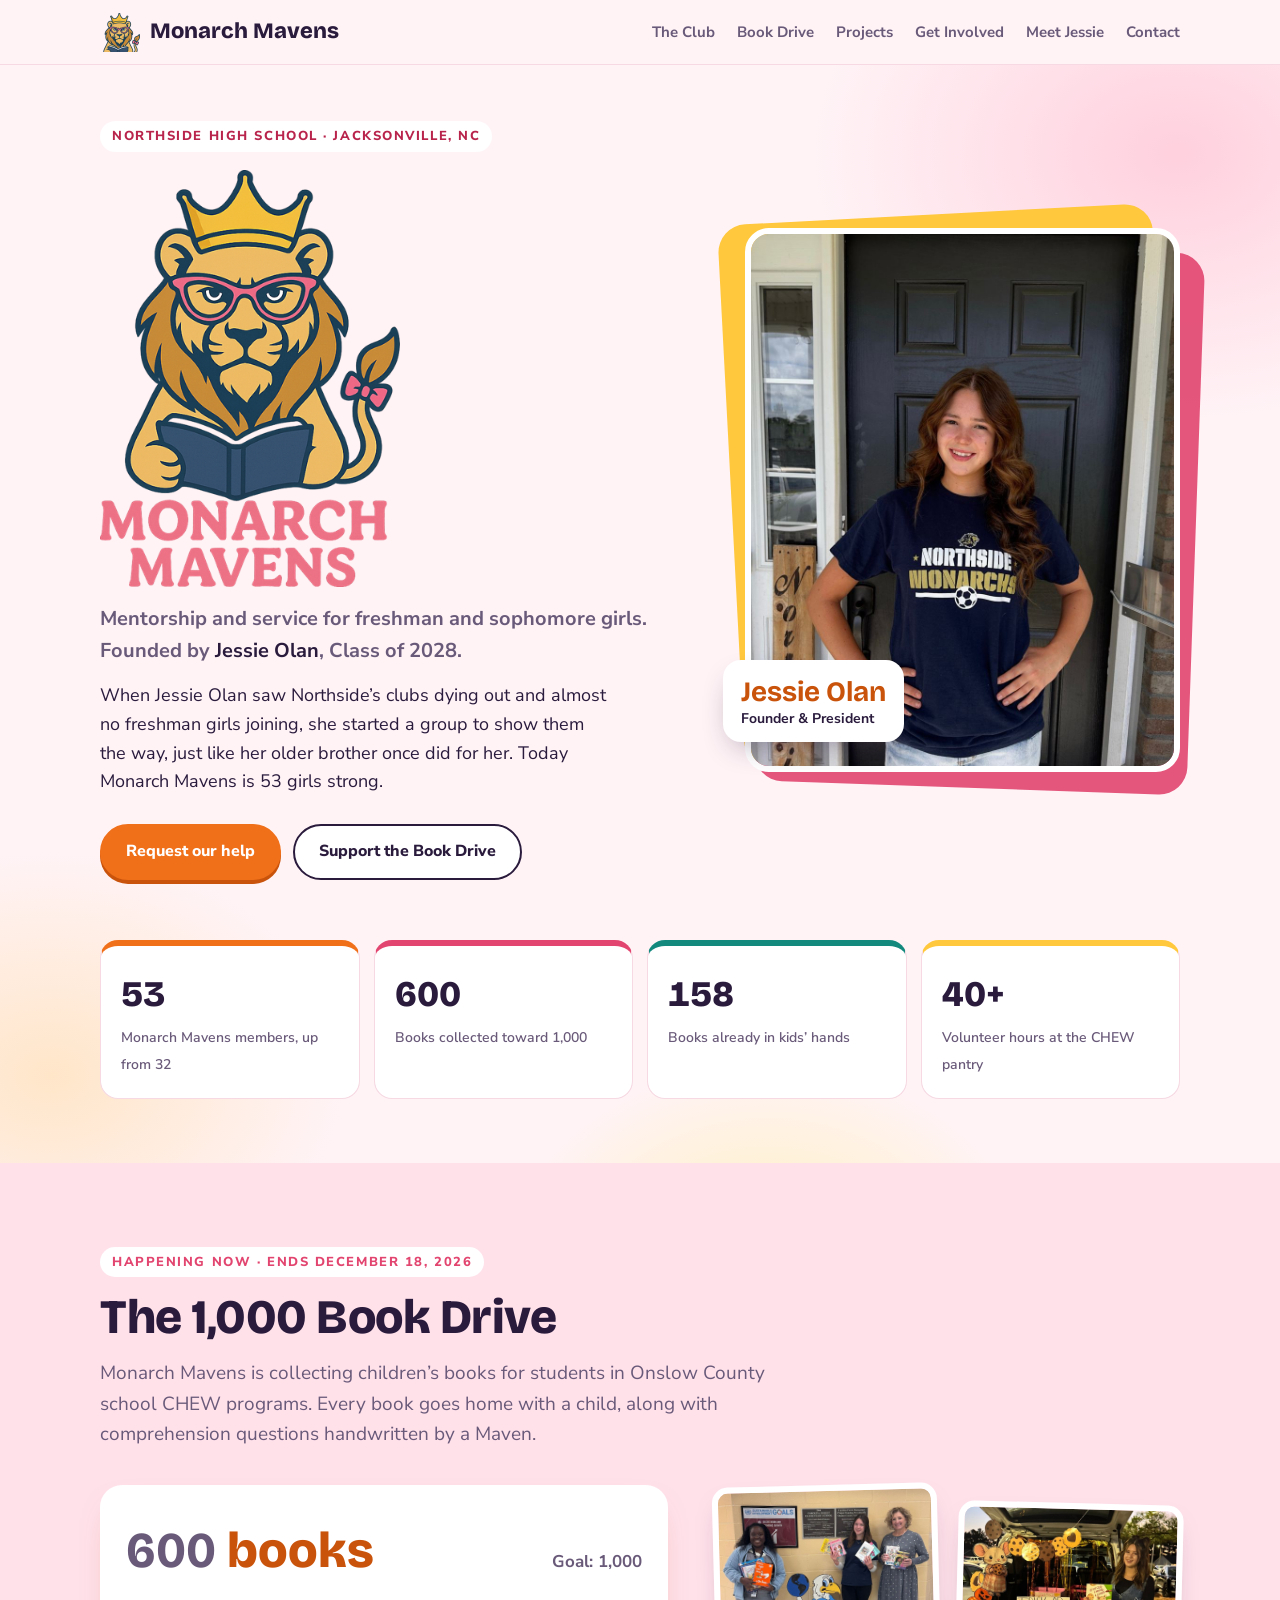
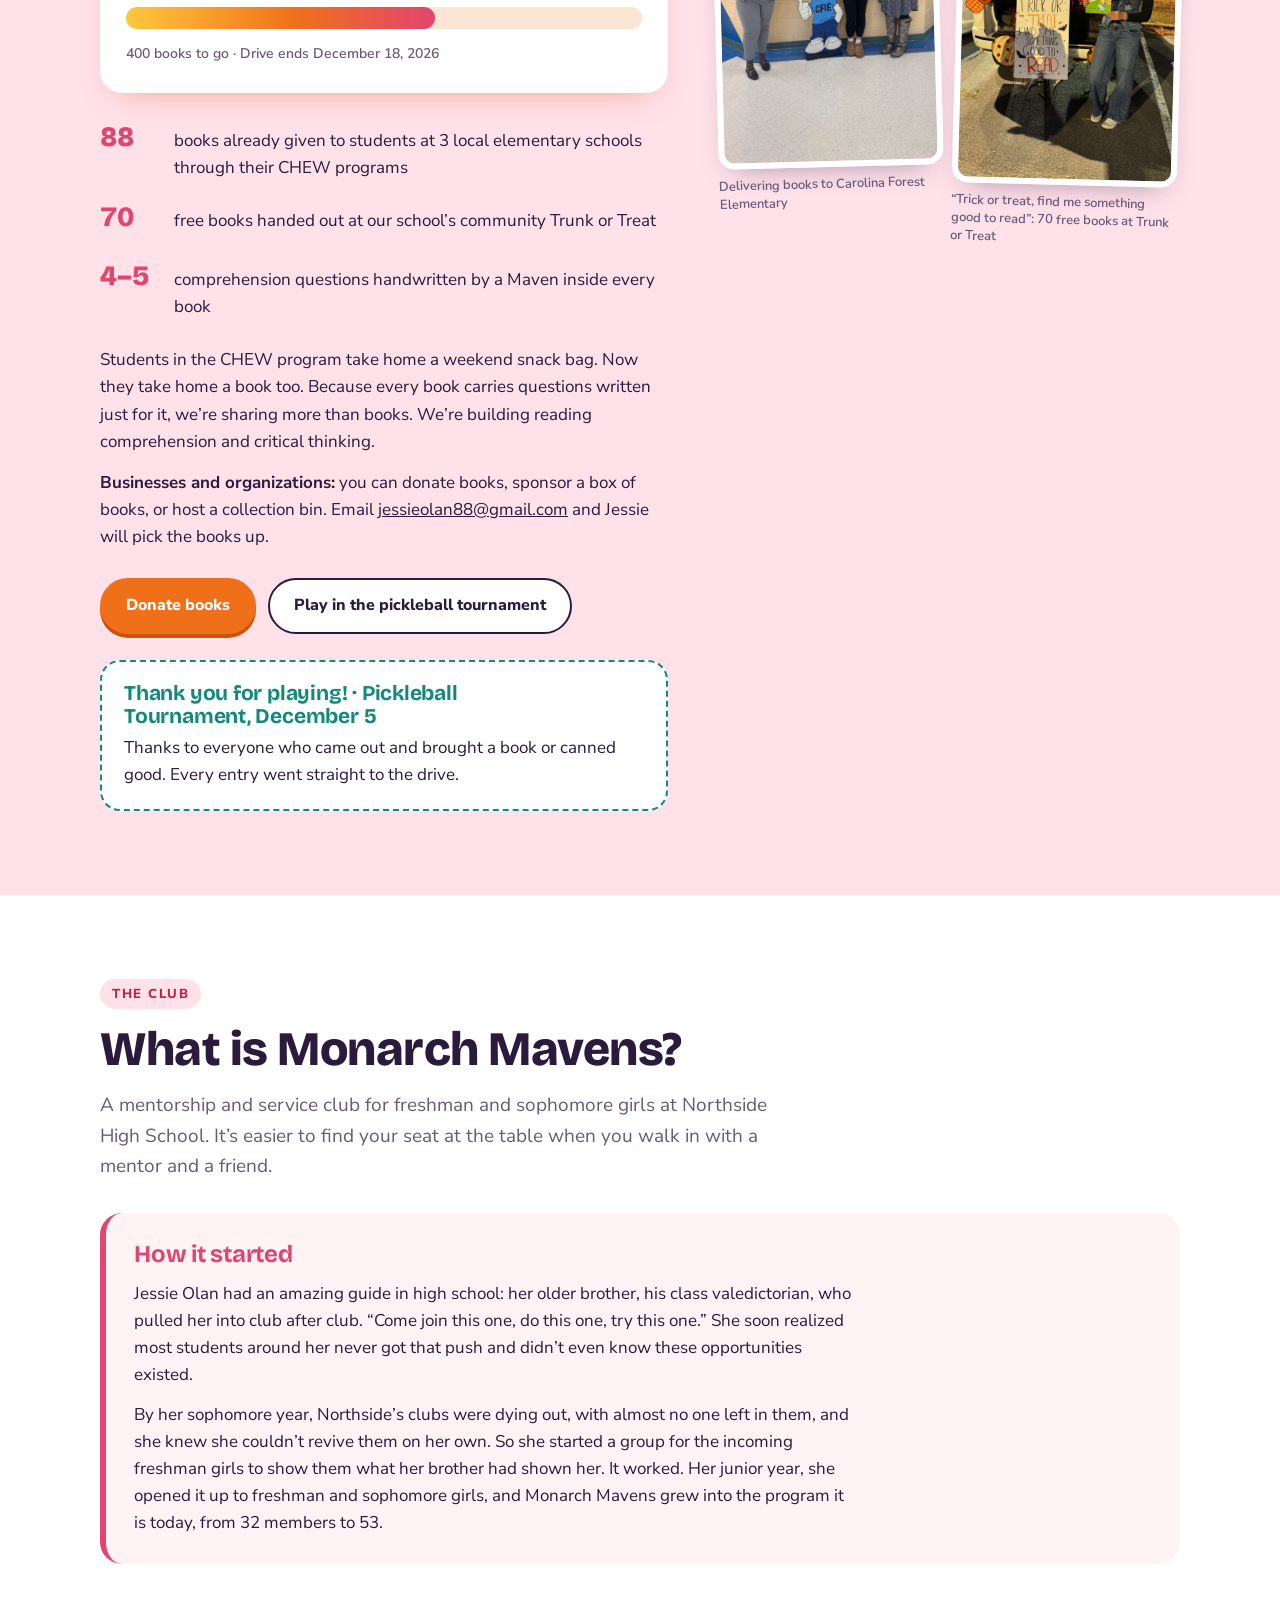
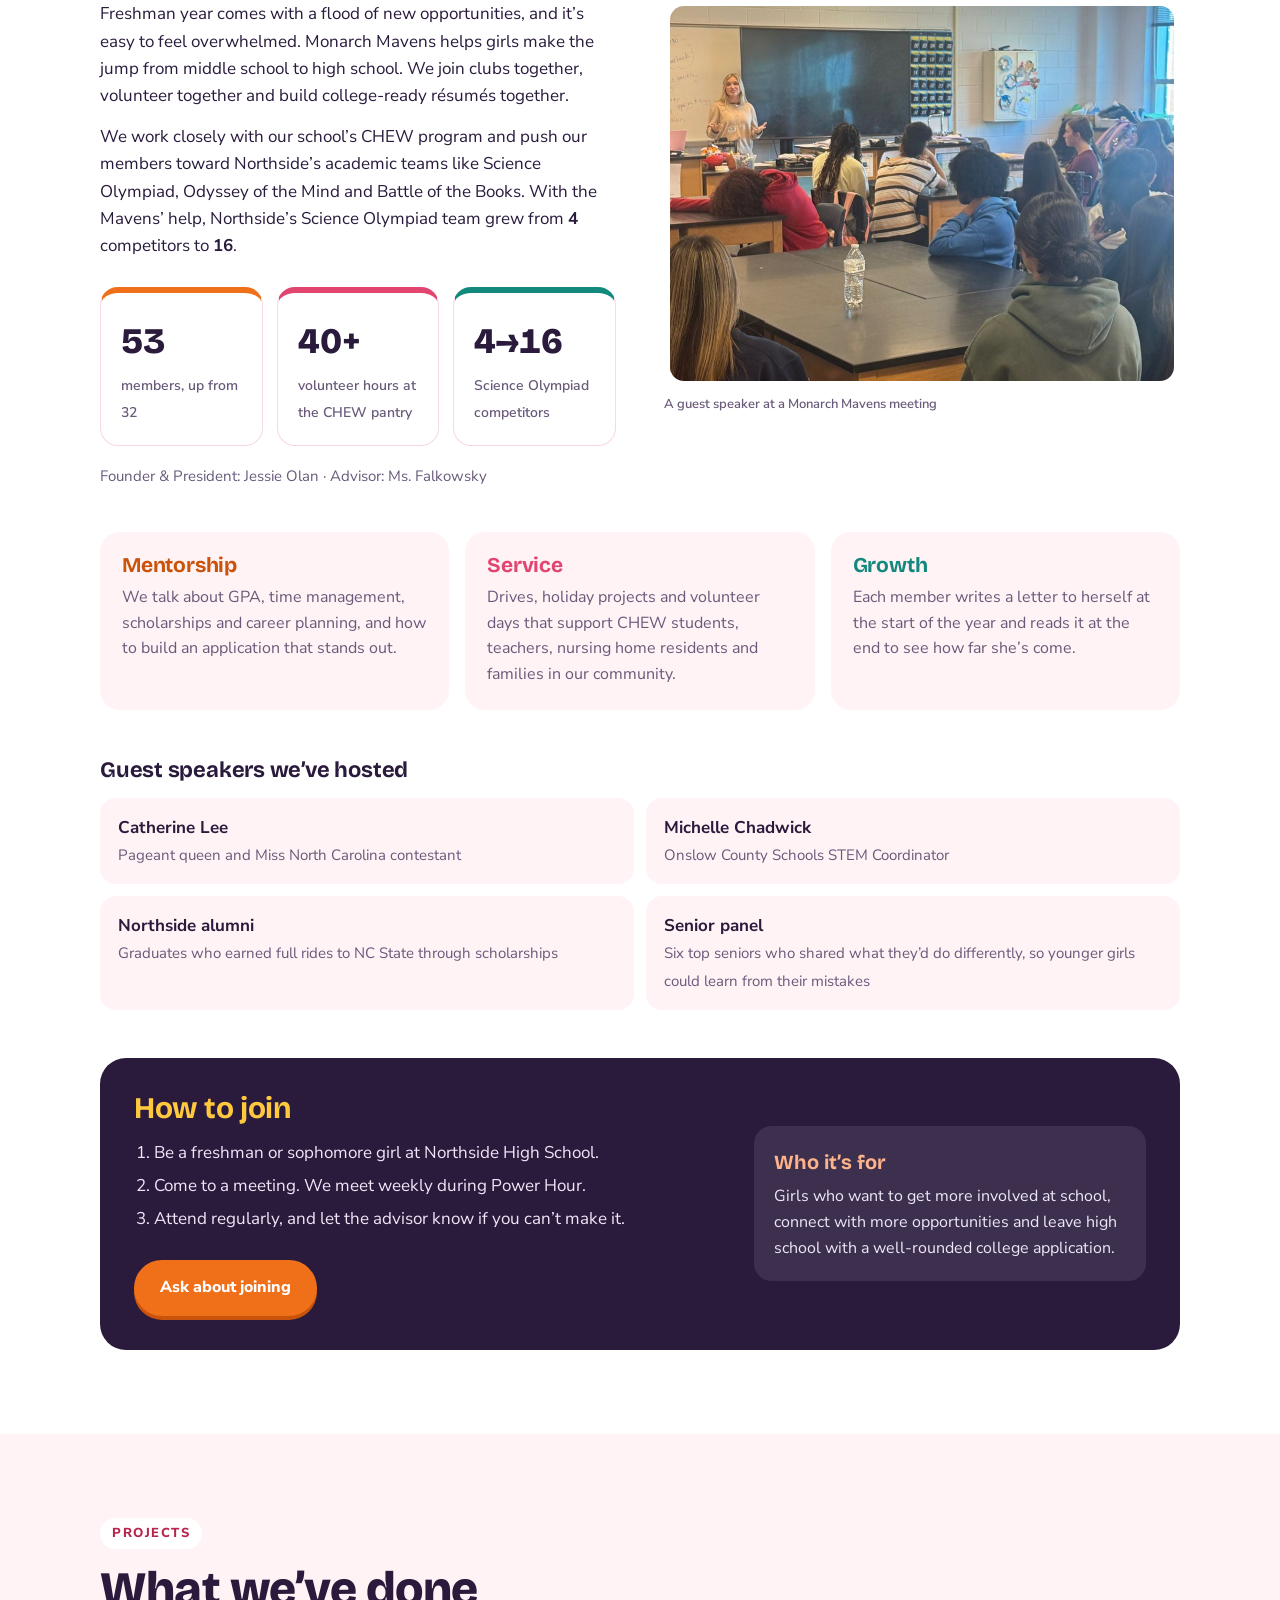
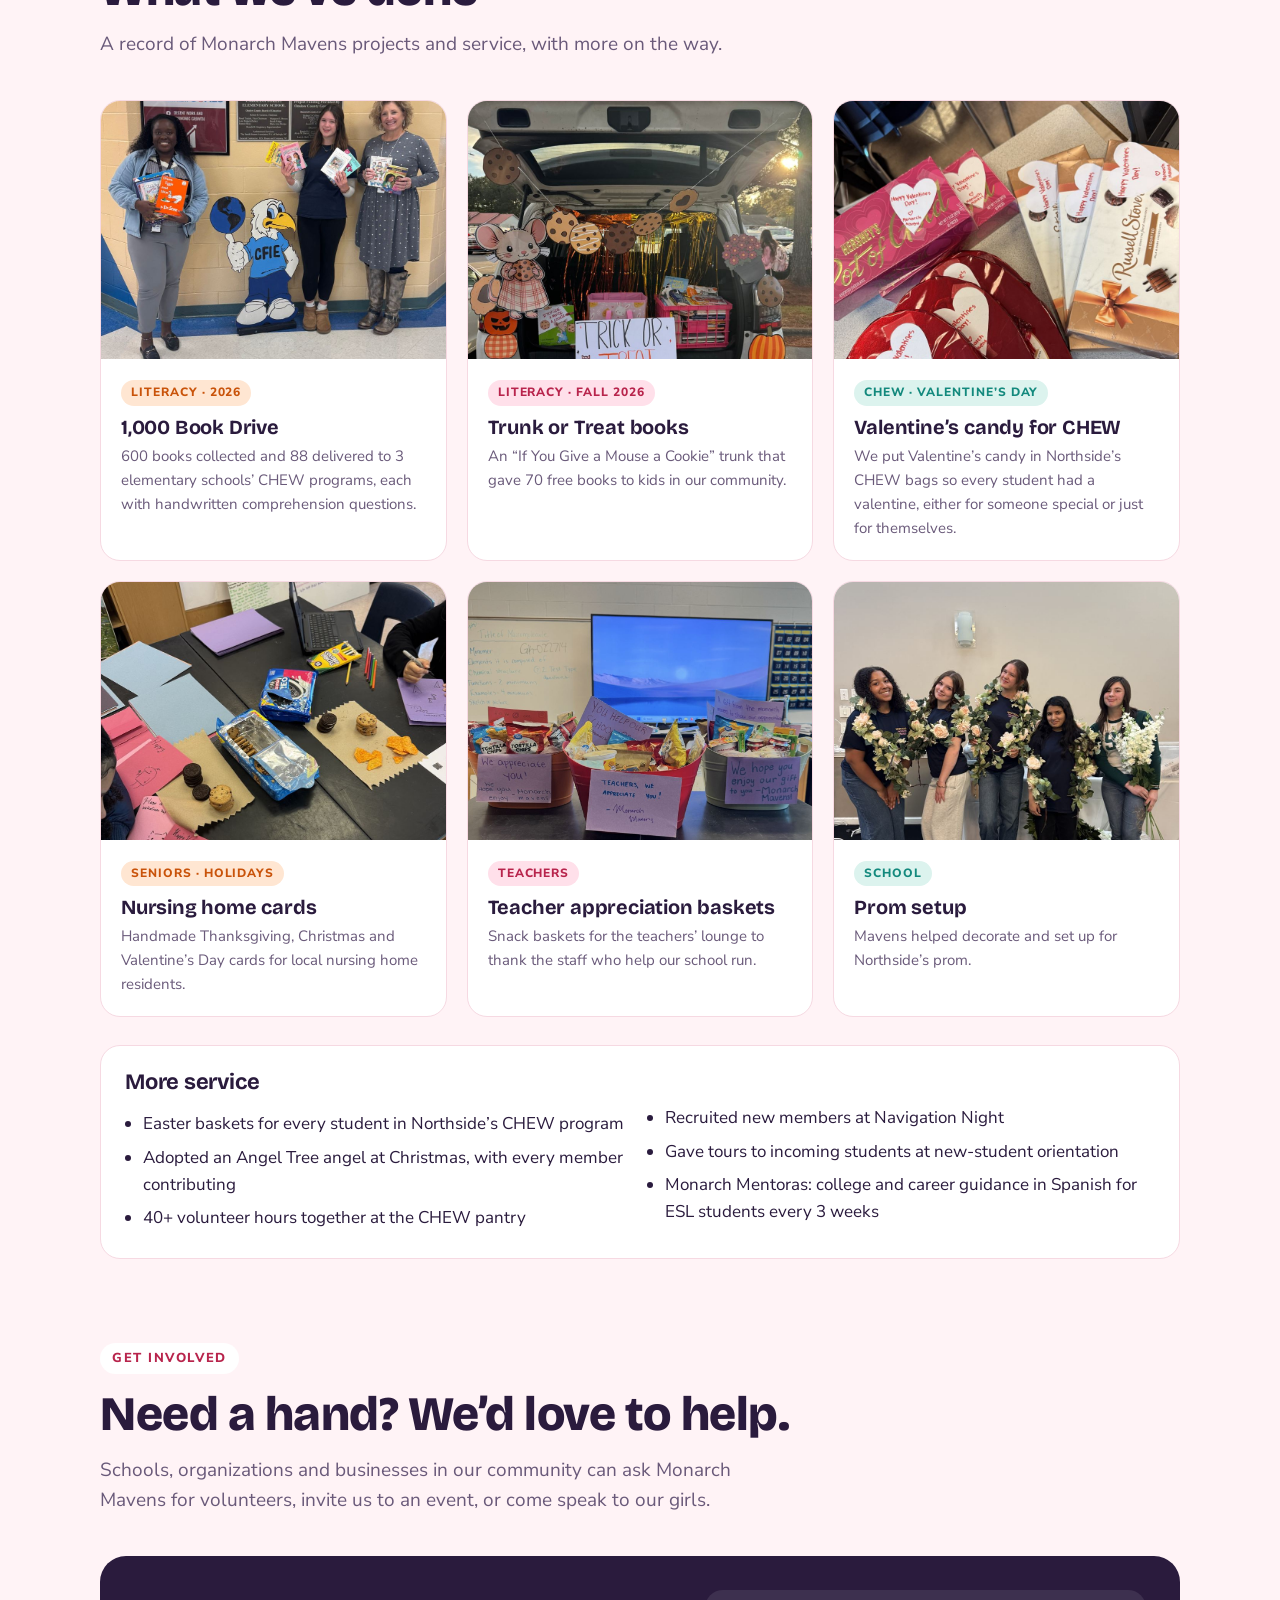
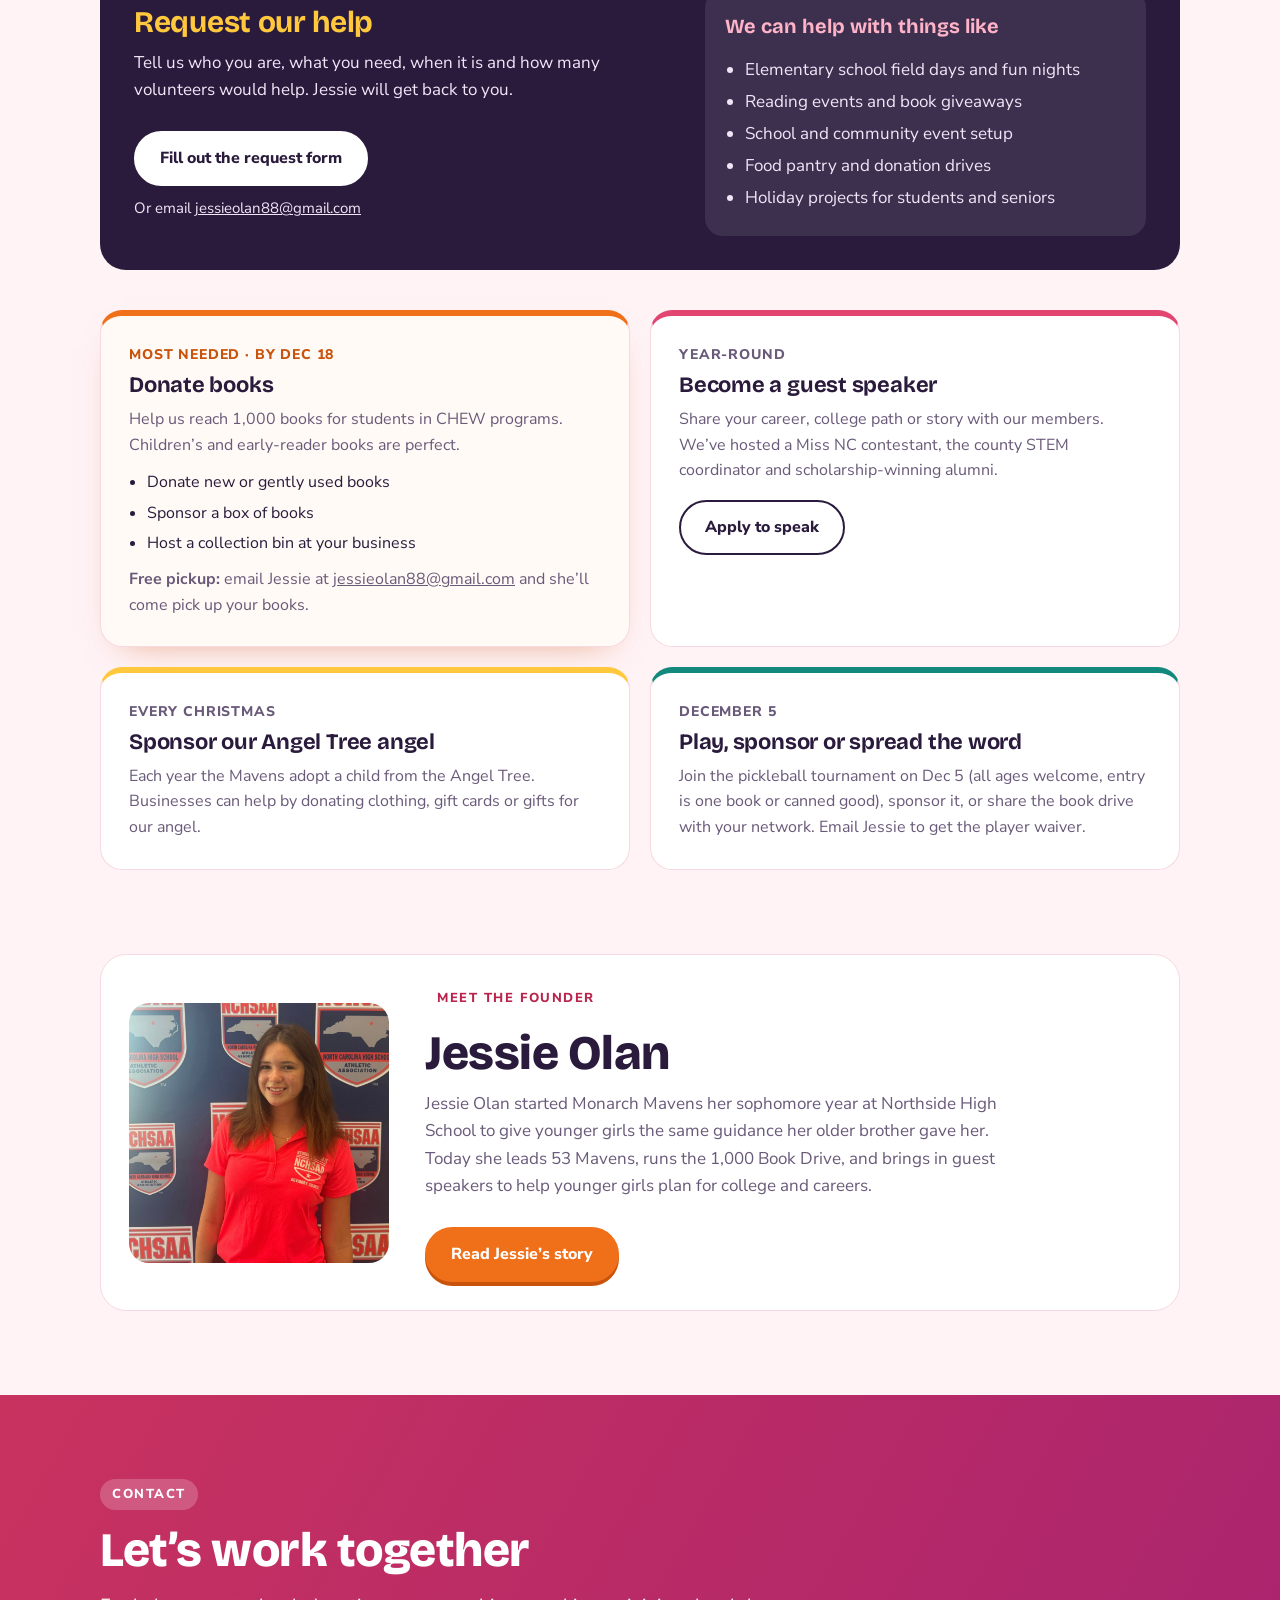
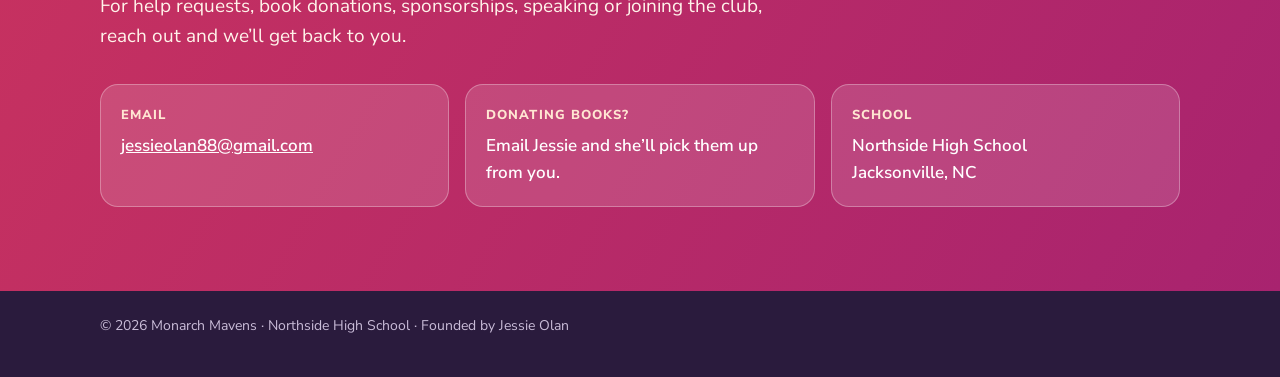
==== index.html @ ff8bcc0c "Add files via upload" ====
<!DOCTYPE html>
<html lang="en">
<head>
<meta charset="utf-8">
<meta name="viewport" content="width=device-width, initial-scale=1">
<title>Monarch Mavens</title>
<meta name="description" content="Monarch Mavens is a mentorship and service club for freshman and sophomore girls at Northside High School in Jacksonville, NC, founded by Jessie Olan. Book drive, community projects, and help for local schools and organizations.">
<link rel="preconnect" href="https://fonts.googleapis.com">
<link rel="preconnect" href="https://fonts.gstatic.com" crossorigin>
<link href="https://fonts.googleapis.com/css2?family=Bricolage+Grotesque:opsz,wght@12..96,700;12..96,800&family=Nunito+Sans:opsz,wght@6..12,400;6..12,600;6..12,700;6..12,800&display=swap" rel="stylesheet">
<link rel="icon" type="image/png" href="img/favicon.png">
<link rel="stylesheet" href="styles.css">
</head>
<body>

<nav class="nav" aria-label="Main">
  <div class="wrap">
    <a class="brand" href="#top"><img src="img/logo-icon.png" alt="" width="40" height="39">Monarch Mavens</a>
    <button class="menu-btn" id="menu-btn" aria-expanded="false" aria-controls="links">Menu</button>
    <div class="links" id="links">
      <a href="#club">The Club</a>
      <a href="#book-drive">Book Drive</a>
      <a href="#projects">Projects</a>
      <a href="#get-involved">Get Involved</a>
      <a href="jessie.html">Meet Jessie</a>
      <a href="#contact">Contact</a>
    </div>
  </div>
</nav>

<header class="hero" id="top">
  <div class="wrap">
    <div>
      <div class="kicker">Northside High School · Jacksonville, NC</div>
      <h1 class="hero-logo"><img src="img/logo.png" alt="Monarch Mavens" width="374" height="520"></h1>
      <p class="roles">Mentorship and service for freshman and sophomore girls. Founded by <b>Jessie Olan</b>, Class of 2028.</p>
      <p class="intro">When Jessie Olan saw Northside’s clubs dying out and almost no freshman girls joining, she started a group to show them the way, just like her older brother once did for her. Today Monarch Mavens is 53 girls strong.</p>
      <div class="btns">
        <a class="btn solid form-link" href="#get-involved">Request our help</a>
        <a class="btn ghost" href="#book-drive">Support the Book Drive</a>
      </div>
    </div>
    <div class="hero-photo">
      <img src="img/hero.jpg" alt="Jessie Olan, founder of Monarch Mavens, smiling in a Northside Monarchs shirt">
      <div class="badge"><b>Jessie Olan</b>Founder &amp; President</div>
    </div>
  </div>
  <div class="wrap">
    <div class="stats">
      <div class="stat"><b>53</b><span>Monarch Mavens members, up from 32</span></div>
      <div class="stat"><b id="stat-books">600</b><span>Books collected toward 1,000</span></div>
      <div class="stat"><b>158</b><span>Books already in kids’ hands</span></div>
      <div class="stat"><b>40+</b><span>Volunteer hours at the CHEW pantry</span></div>
    </div>
  </div>
</header>

<!-- BOOK DRIVE -->
<section class="drive" id="book-drive">
  <div class="wrap">
    <div class="kicker" id="drive-kicker">Happening now · Ends December 18, 2026</div>
    <h2>The 1,000 Book Drive</h2>
    <p class="lede">Monarch Mavens is collecting children’s books for students in Onslow County school CHEW programs. Every book goes home with a child, along with comprehension questions handwritten by a Maven.</p>

    <div class="drive-grid">
      <div>
        <div class="meter" role="group" aria-label="Book drive progress">
          <div class="meter-top"><b><span id="books-now">600</span> books</b><span>Goal: 1,000</span></div>
          <div class="bar" role="progressbar" aria-valuemin="0" aria-valuemax="1000" aria-valuenow="600" id="books-bar"><i id="books-fill" style="width:60%"></i></div>
          <small><span id="books-left">400</span> books to go · Drive ends December 18, 2026</small>
        </div>

        <ul class="facts">
          <li><b>88</b><span>books already given to students at 3 local elementary schools through their CHEW programs</span></li>
          <li><b>70</b><span>free books handed out at our school’s community Trunk or Treat</span></li>
          <li><b>4–5</b><span>comprehension questions handwritten by a Maven inside every book</span></li>
        </ul>

        <div style="margin-top:26px">
          <p>Students in the CHEW program take home a weekend snack bag. Now they take home a book too. Because every book carries questions written just for it, we’re sharing more than books. We’re building reading comprehension and critical thinking.</p>
          <p><b>Businesses and organizations:</b> you can donate books, sponsor a box of books, or host a collection bin. Email <a href="mailto:jessieolan88@gmail.com">jessieolan88@gmail.com</a> and Jessie will pick the books up.</p>
        </div>
        <div class="btns">
          <a class="btn solid" href="#contact">Donate books</a>
          <a class="btn ghost" href="#pickleball">Play in the pickleball tournament</a>
        </div>

        <div class="event" id="pickleball">
          <h3 id="pb-title">Pickleball Tournament · Saturday, December 5, 2026</h3>
          <p id="pb-text">Anyone is welcome. All ages are encouraged to play, and there’s no entry fee. To play, bring <b>one book or one canned good</b>.</p>
          <p id="pb-waiver"><b>Every player needs to sign a waiver.</b> To sign up, email Jessie at <a href="mailto:jessieolan88@gmail.com?subject=Pickleball%20tournament%20sign-up">jessieolan88@gmail.com</a> and she’ll send the waiver over.</p>
          <p id="pb-when"><b>10 AM – 2 PM · The Commons tennis courts</b></p>
        </div>
      </div>

      <div class="photo-pair">
        <figure>
          <img src="img/books-cfe.jpg" alt="Jessie and two staff members holding donated children's books at Carolina Forest Elementary">
          <figcaption>Delivering books to Carolina Forest Elementary</figcaption>
        </figure>
        <figure>
          <img src="img/trunk-jessie.jpg" alt="A book-themed Trunk or Treat car with Jessie holding If You Give a Mouse a Cookie">
          <figcaption>“Trick or treat, find me something good to read”: 70 free books at Trunk or Treat</figcaption>
        </figure>
      </div>
    </div>
  </div>
</section>

<!-- THE CLUB -->
<section class="mavens" id="club">
  <div class="wrap">
    <div class="kicker">The club</div>
    <h2>What is Monarch Mavens?</h2>
    <p class="lede">A mentorship and service club for freshman and sophomore girls at Northside High School. It’s easier to find your seat at the table when you walk in with a mentor and a friend.</p>

    <div class="story">
      <h3>How it started</h3>
      <p>Jessie Olan had an amazing guide in high school: her older brother, his class valedictorian, who pulled her into club after club. “Come join this one, do this one, try this one.” She soon realized most students around her never got that push and didn’t even know these opportunities existed.</p>
      <p>By her sophomore year, Northside’s clubs were dying out, with almost no one left in them, and she knew she couldn’t revive them on her own. So she started a group for the incoming freshman girls to show them what her brother had shown her. It worked. Her junior year, she opened it up to freshman and sophomore girls, and Monarch Mavens grew into the program it is today, from 32 members to 53.</p>
    </div>

    <div class="mav-grid">
      <div>
        <p>Freshman year comes with a flood of new opportunities, and it’s easy to feel overwhelmed. Monarch Mavens helps girls make the jump from middle school to high school. We join clubs together, volunteer together and build college-ready résumés together.</p>
        <p style="margin-top:14px">We work closely with our school’s CHEW program and push our members toward Northside’s academic teams like Science Olympiad, Odyssey of the Mind and Battle of the Books. With the Mavens’ help, Northside’s Science Olympiad team grew from <b>4</b> competitors to <b>16</b>.</p>
        <div class="stats">
          <div class="stat"><b>53</b><span>members, up from 32</span></div>
          <div class="stat"><b>40+</b><span>volunteer hours at the CHEW pantry</span></div>
          <div class="stat"><b>4→16</b><span>Science Olympiad competitors</span></div>
        </div>
        <p style="margin-top:18px;color:var(--muted);font-size:15px">Founder &amp; President: Jessie Olan · Advisor: Ms. Falkowsky</p>
      </div>
      <figure style="margin:0">
        <img src="img/speaker.jpg" alt="A guest speaker presenting to Monarch Mavens members in a classroom">
        <figcaption>A guest speaker at a Monarch Mavens meeting</figcaption>
      </figure>
    </div>

    <div class="pillars">
      <div class="pillar"><h3>Mentorship</h3><p>We talk about GPA, time management, scholarships and career planning, and how to build an application that stands out.</p></div>
      <div class="pillar"><h3>Service</h3><p>Drives, holiday projects and volunteer days that support CHEW students, teachers, nursing home residents and families in our community.</p></div>
      <div class="pillar"><h3>Growth</h3><p>Each member writes a letter to herself at the start of the year and reads it at the end to see how far she’s come.</p></div>
    </div>

    <div class="speakers">
      <h3>Guest speakers we’ve hosted</h3>
      <ul>
        <li><b>Catherine Lee</b><span>Pageant queen and Miss North Carolina contestant</span></li>
        <li><b>Michelle Chadwick</b><span>Onslow County Schools STEM Coordinator</span></li>
        <li><b>Northside alumni</b><span>Graduates who earned full rides to NC State through scholarships</span></li>
        <li><b>Senior panel</b><span>Six top seniors who shared what they’d do differently, so younger girls could learn from their mistakes</span></li>
      </ul>
    </div>

    <div class="join" id="join">
      <div>
        <h3>How to join</h3>
        <ol>
          <li>Be a freshman or sophomore girl at Northside High School.</li>
          <li>Come to a meeting. We meet weekly during Power Hour.</li>
          <li>Attend regularly, and let the advisor know if you can’t make it.</li>
        </ol>
        <div class="btns"><a class="btn solid" href="#contact">Ask about joining</a></div>
      </div>
      <div class="who">
        <b>Who it’s for</b>
        Girls who want to get more involved at school, connect with more opportunities and leave high school with a well-rounded college application.
      </div>
    </div>
  </div>
</section>

<!-- PROJECTS -->
<section id="projects">
  <div class="wrap">
    <div class="kicker">Projects</div>
    <h2>What we’ve done</h2>
    <p class="lede">A record of Monarch Mavens projects and service, with more on the way.</p>

    <div class="timeline">
      <article class="proj">
        <img src="img/books-cfe.jpg" alt="Books delivered to Carolina Forest Elementary">
        <div class="body"><div class="tag">Literacy · 2026</div><h3>1,000 Book Drive</h3><p>600 books collected and 88 delivered to 3 elementary schools’ CHEW programs, each with handwritten comprehension questions.</p></div>
      </article>
      <article class="proj">
        <img src="img/trunk.jpg" alt="Book-themed Trunk or Treat car with crates of books">
        <div class="body"><div class="tag">Literacy · Fall 2026</div><h3>Trunk or Treat books</h3><p>An “If You Give a Mouse a Cookie” trunk that gave 70 free books to kids in our community.</p></div>
      </article>
      <article class="proj">
        <img src="img/valentine.jpg" alt="Valentine's chocolate boxes labeled from Monarch Mavens">
        <div class="body"><div class="tag">CHEW · Valentine’s Day</div><h3>Valentine’s candy for CHEW</h3><p>We put Valentine’s candy in Northside’s CHEW bags so every student had a valentine, either for someone special or just for themselves.</p></div>
      </article>
      <article class="proj">
        <img src="img/cards.jpg" alt="Members making handmade cards at a table">
        <div class="body"><div class="tag">Seniors · Holidays</div><h3>Nursing home cards</h3><p>Handmade Thanksgiving, Christmas and Valentine’s Day cards for local nursing home residents.</p></div>
      </article>
      <article class="proj">
        <img src="img/baskets.jpg" alt="Three teacher appreciation snack baskets with notes from Monarch Mavens">
        <div class="body"><div class="tag">Teachers</div><h3>Teacher appreciation baskets</h3><p>Snack baskets for the teachers’ lounge to thank the staff who help our school run.</p></div>
      </article>
      <article class="proj">
        <img src="img/prom.jpg" alt="Five Monarch Mavens holding flower garlands while decorating">
        <div class="body"><div class="tag">School</div><h3>Prom setup</h3><p>Mavens helped decorate and set up for Northside’s prom.</p></div>
      </article>
    </div>

    <div class="more">
      <h3>More service</h3>
      <ul>
        <li>Easter baskets for every student in Northside’s CHEW program</li>
        <li>Adopted an Angel Tree angel at Christmas, with every member contributing</li>
        <li>40+ volunteer hours together at the CHEW pantry</li>
        <li>Recruited new members at Navigation Night</li>
        <li>Gave tours to incoming students at new-student orientation</li>
        <li>Monarch Mentoras: college and career guidance in Spanish for ESL students every 3 weeks</li>
      </ul>
    </div>
  </div>
</section>

<!-- GET INVOLVED -->
<section id="get-involved" style="padding-top:0">
  <div class="wrap">
    <div class="kicker">Get involved</div>
    <h2>Need a hand? We’d love to help.</h2>
    <p class="lede">Schools, organizations and businesses in our community can ask Monarch Mavens for volunteers, invite us to an event, or come speak to our girls.</p>

    <div class="request">
      <div>
        <h3>Request our help</h3>
        <p>Tell us who you are, what you need, when it is and how many volunteers would help. Jessie will get back to you.</p>
        <div class="btns">
          <a class="btn light form-link" href="mailto:jessieolan88@gmail.com?subject=Monarch%20Mavens%20help%20request" target="_blank" rel="noopener">Fill out the request form</a>
        </div>
        <p style="font-size:15px">Or email <a href="mailto:jessieolan88@gmail.com">jessieolan88@gmail.com</a></p>
      </div>
      <div class="ideas">
        <b>We can help with things like</b>
        <ul>
          <li>Elementary school field days and fun nights</li>
          <li>Reading events and book giveaways</li>
          <li>School and community event setup</li>
          <li>Food pantry and donation drives</li>
          <li>Holiday projects for students and seniors</li>
        </ul>
      </div>
    </div>

    <div class="help-grid">
      <div class="help feature">
        <div class="num">Most needed · by Dec 18</div>
        <h3>Donate books</h3>
        <p>Help us reach 1,000 books for students in CHEW programs. Children’s and early-reader books are perfect.</p>
        <ul><li>Donate new or gently used books</li><li>Sponsor a box of books</li><li>Host a collection bin at your business</li></ul>
        <p><b>Free pickup:</b> email Jessie at <a href="mailto:jessieolan88@gmail.com">jessieolan88@gmail.com</a> and she’ll come pick up your books.</p>
      </div>
      <div class="help">
        <div class="num">Year-round</div>
        <h3>Become a guest speaker</h3>
        <p>Share your career, college path or story with our members. We’ve hosted a Miss NC contestant, the county STEM coordinator and scholarship-winning alumni.</p>
        <div class="btns" style="margin-top:16px"><a class="btn ghost form-link" href="mailto:jessieolan88@gmail.com?subject=Guest%20speaker%20for%20Monarch%20Mavens" target="_blank" rel="noopener">Apply to speak</a></div>
      </div>
      <div class="help">
        <div class="num">Every Christmas</div>
        <h3>Sponsor our Angel Tree angel</h3>
        <p>Each year the Mavens adopt a child from the Angel Tree. Businesses can help by donating clothing, gift cards or gifts for our angel.</p>
      </div>
      <div class="help">
        <div class="num">December 5</div>
        <h3>Play, sponsor or spread the word</h3>
        <p>Join the pickleball tournament on Dec 5 (all ages welcome, entry is one book or canned good), sponsor it, or share the book drive with your network. Email Jessie to get the player waiver.</p>
      </div>
    </div>
  </div>
</section>

<!-- FOUNDER -->
<section style="padding-top:0">
  <div class="wrap">
    <div class="founder">
      <img src="img/nchsaa.jpg" alt="Jessie Olan, founder of Monarch Mavens">
      <div>
        <div class="kicker">Meet the founder</div>
        <h2>Jessie Olan</h2>
        <p>Jessie Olan started Monarch Mavens her sophomore year at Northside High School to give younger girls the same guidance her older brother gave her. Today she leads 53 Mavens, runs the 1,000 Book Drive, and brings in guest speakers to help younger girls plan for college and careers.</p>
        <div class="btns"><a class="btn solid" href="jessie.html">Read Jessie’s story</a></div>
      </div>
    </div>
  </div>
</section>

<!-- CONTACT -->
<section class="contact" id="contact">
  <div class="wrap">
    <div class="kicker">Contact</div>
    <h2>Let’s work together</h2>
    <p class="lede">For help requests, book donations, sponsorships, speaking or joining the club, reach out and we’ll get back to you.</p>
    <div class="contact-grid">
      <div class="contact-card"><small>Email</small><a href="mailto:jessieolan88@gmail.com">jessieolan88@gmail.com</a></div>
      <div class="contact-card"><small>Donating books?</small>Email Jessie and she’ll pick them up from you.</div>
      <div class="contact-card"><small>School</small>Northside High School<br>Jacksonville, NC</div>
    </div>
  </div>
</section>

<footer>
  <div class="wrap">
    <span>© 2026 Monarch Mavens · Northside High School · Founded by Jessie Olan</span>
  </div>
</footer>

<script>
// ===== EASY EDITS =====
// Update BOOKS as books come in. The bar, stats and "books to go" all follow.
const BOOKS = 600, GOAL = 1000;
// Paste the Google Form link between the quotes. Until then, the buttons open an email.
const FORM_URL = "";
// After these dates the page switches to "thank you" wording by itself.
const PICKLEBALL_END = new Date('2026-12-05T23:59:59');
const DRIVE_END = new Date('2026-12-18T23:59:59');
// ======================
(function(){
  const $ = id => document.getElementById(id);
  const fmt = n => n.toLocaleString('en-US');
  const pct = Math.min(100, Math.round(BOOKS / GOAL * 100));
  $('books-now').textContent = fmt(BOOKS);
  $('stat-books').textContent = fmt(BOOKS);
  $('books-left').textContent = fmt(Math.max(0, GOAL - BOOKS));
  $('books-fill').style.width = pct + '%';
  $('books-bar').setAttribute('aria-valuenow', BOOKS);
  if (FORM_URL) document.querySelectorAll('.form-link').forEach(a => { a.href = FORM_URL; a.target = '_blank'; a.rel = 'noopener'; });
  const now = new Date();
  if (now > PICKLEBALL_END) {
    $('pb-title').textContent = 'Thank you for playing! · Pickleball Tournament, December 5';
    $('pb-text').textContent = 'Thanks to everyone who came out and brought a book or canned good. Every entry went straight to the drive.';
    $('pb-when').style.display = 'none';
    $('pb-waiver').style.display = 'none';
  }
  if (now > DRIVE_END) {
    $('drive-kicker').textContent = 'Drive complete · Thank you!';
    $('books-left').parentElement.textContent = 'The drive ended December 18, 2026. Thank you to everyone who donated!';
  }
  const btn = $('menu-btn'), links = $('links');
  btn.addEventListener('click', () => { const open = links.classList.toggle('open'); btn.setAttribute('aria-expanded', open); });
  links.addEventListener('click', e => { if (e.target.tagName === 'A') { links.classList.remove('open'); btn.setAttribute('aria-expanded', false); } });
})();
</script>
</body>
</html>
---- styles.css ----
/* Plan: Monarch Mavens site. Light pink page, playful accents (berry pink, orange, sunny yellow, teal),
   plum text, friendly rounded display face. One light theme on purpose. Shared by index.html and jessie.html. */
:root{
  --ink:#2a1b3d;        /* plum text */
  --paper:#fff3f6;      /* light pink page */
  --blush:#ffe1ea;
  --card:#ffffff;
  --orange:#f0701a;     /* monarch orange */
  --orange-deep:#c9530a;/* orange that passes contrast for small text */
  --pink:#e2456f;
  --sun:#ffc83d;
  --teal:#13897d;
  --peach:#ffe6d2;
  --mint:#dcf3ee;
  --muted:#6a5a7a;
  --line:#f6d9e2;
  --display:"Bricolage Grotesque", "Trebuchet MS", system-ui, sans-serif;
  --body:"Nunito Sans", "Segoe UI", system-ui, -apple-system, sans-serif;
  color-scheme: light;
}
*{box-sizing:border-box}
html{scroll-behavior:smooth;scroll-padding-top:72px}
@media (prefers-reduced-motion: reduce){html{scroll-behavior:auto}}
body{margin:0;background:var(--paper);color:var(--ink);font-family:var(--body);font-size:17px;line-height:1.6}
img{max-width:100%;display:block}
a{color:inherit}
h1,h2,h3{font-family:var(--display);font-weight:800;line-height:1.1;text-wrap:balance;margin:0;letter-spacing:-.01em}
h2{font-size:clamp(32px,4.4vw,48px)}
h3{font-size:22px;font-weight:700}
p{margin:0}
.wrap{max-width:1120px;margin:0 auto;padding:0 20px}
section{padding:84px 0}
.kicker{display:inline-block;font-size:13px;font-weight:800;letter-spacing:.12em;text-transform:uppercase;color:#b8244c;background:#fff;border-radius:999px;padding:5px 12px;margin-bottom:14px}
.lede{color:var(--muted);font-size:19px;max-width:62ch;margin-top:14px}
:focus-visible{outline:3px solid var(--teal);outline-offset:3px;border-radius:6px}

/* nav */
.nav{position:sticky;top:0;z-index:10;background:color-mix(in srgb,var(--paper) 90%,transparent);backdrop-filter:blur(10px);border-bottom:1px solid var(--line)}
.nav .wrap{display:flex;align-items:center;justify-content:space-between;gap:16px;height:64px}
.brand{font-family:var(--display);font-weight:800;font-size:22px;text-decoration:none;display:flex;align-items:center;gap:10px}
.brand img{width:40px;height:auto}
.brand .mm{width:34px;height:34px;border-radius:50%;background:var(--pink);color:#fff;display:grid;place-items:center;font-size:14px;letter-spacing:-.02em}
.links{display:flex;gap:22px;font-size:15px;font-weight:700}
.links a{text-decoration:none;color:var(--muted)}
.links a:hover,.links a[aria-current]{color:var(--pink)}
.menu-btn{display:none;background:var(--card);border:1px solid var(--line);color:var(--ink);border-radius:999px;padding:6px 14px;font:700 15px var(--body);cursor:pointer}
@media (max-width:860px){
  .menu-btn{display:block}
  .links{display:none;position:absolute;top:64px;left:0;right:0;flex-direction:column;gap:0;background:var(--paper);border-bottom:1px solid var(--line);padding:8px 20px 16px}
  .links.open{display:flex}
  .links a{padding:10px 0}
}

/* buttons */
.btns{display:flex;flex-wrap:wrap;gap:12px;margin-top:28px}
.btn{display:inline-block;text-decoration:none;font-weight:800;font-size:16px;padding:13px 24px;border-radius:999px;border:2px solid var(--ink);transition:transform .15s}
.btn:hover{transform:translateY(-2px)}
@media (prefers-reduced-motion: reduce){.btn{transition:none}.btn:hover{transform:none}}
.btn.solid{background:var(--orange);border-color:var(--orange);color:#fff;box-shadow:0 4px 0 var(--orange-deep)}
.btn.ghost{background:var(--card);color:var(--ink)}

/* hero */
.hero{padding:56px 0 64px;background:
  radial-gradient(520px 380px at 92% 8%, #ffd0de 0, transparent 70%),
  radial-gradient(420px 320px at 4% 92%, #ffe6c9 0, transparent 70%),
  radial-gradient(380px 300px at 60% 110%, #fff0b8 0, transparent 70%);}
.hero .wrap:first-child{display:grid;grid-template-columns:1.15fr .85fr;gap:56px;align-items:center}
.hero h1{font-size:clamp(50px,7.5vw,92px)}
.hero .roles{margin-top:16px;font-size:20px;font-weight:700;color:var(--muted)}
.hero .roles b{color:var(--ink)}
.hero .intro{margin-top:14px;font-size:18px;max-width:46ch}
.quote{margin-top:24px;padding:14px 20px;background:var(--card);border-radius:16px;border-left:5px solid var(--sun);font-size:19px;font-weight:600;font-style:italic;max-width:36ch;box-shadow:0 6px 20px -12px rgba(42,27,61,.35)}
.hero-photo{position:relative}
.hero-photo::before{content:"";position:absolute;inset:-14px 14px 14px -14px;background:var(--sun);border-radius:28px;transform:rotate(-3deg)}
.hero-photo::after{content:"";position:absolute;inset:18px -16px -16px 18px;background:var(--pink);border-radius:28px;transform:rotate(2deg);z-index:0;opacity:.9}
.hero-photo img{position:relative;z-index:1;border-radius:24px;aspect-ratio:4/5;object-fit:cover;width:100%;border:6px solid #fff}
.badge{position:absolute;z-index:2;left:-22px;bottom:30px;background:#fff;color:var(--ink);border-radius:18px;padding:14px 18px;font-weight:700;font-size:14px;line-height:1.3;box-shadow:0 12px 30px -12px rgba(42,27,61,.45);max-width:200px}
.badge b{display:block;font-family:var(--display);font-size:28px;color:var(--orange-deep)}
@media (max-width:860px){
  .hero .wrap:first-child{grid-template-columns:1fr;gap:44px}
  .hero-photo{max-width:420px;margin:0 16px}
  .badge{left:-8px}
}

/* stats */
.stats{display:grid;grid-template-columns:repeat(4,1fr);gap:14px;margin-top:60px}
.stat{background:var(--card);border-radius:18px;padding:20px;border:1px solid var(--line);border-top:6px solid var(--c,var(--orange))}
.stat:nth-child(2){--c:var(--pink)} .stat:nth-child(3){--c:var(--teal)} .stat:nth-child(4){--c:var(--sun)}
.stat b{display:block;font-family:var(--display);font-size:36px;font-weight:800;font-variant-numeric:tabular-nums}
.stat span{font-size:14px;color:var(--muted);font-weight:600}
@media (max-width:700px){.stats{grid-template-columns:repeat(2,1fr)}}

/* book drive */
.drive{background:var(--blush);position:relative;overflow:hidden}
.drive .kicker{background:#fff;color:var(--pink)}
.drive-grid{display:grid;grid-template-columns:1.1fr .9fr;gap:48px;margin-top:36px;align-items:start}
@media (max-width:860px){.drive-grid{grid-template-columns:1fr}}
.meter{background:#fff;border-radius:22px;padding:26px;box-shadow:0 14px 34px -20px rgba(201,83,10,.55)}
.meter-top{display:flex;justify-content:space-between;align-items:baseline;gap:12px;flex-wrap:wrap}
.meter-top b{font-family:var(--display);font-size:50px;font-weight:800;font-variant-numeric:tabular-nums;color:var(--orange-deep)}
.meter-top span{color:var(--muted);font-weight:700}
.bar{height:22px;background:#fbe5d3;border-radius:999px;margin:16px 0 10px;overflow:hidden}
.bar i{display:block;height:100%;background:linear-gradient(90deg,var(--sun),var(--orange) 55%,var(--pink));border-radius:999px}
.meter small{color:var(--muted);font-size:14px;font-weight:600}
.facts{list-style:none;padding:0;margin:22px 0 0;display:grid;gap:14px}
.facts li{display:flex;gap:14px;align-items:baseline}
.facts li b{font-family:var(--display);font-size:28px;font-weight:800;color:var(--pink);min-width:60px;font-variant-numeric:tabular-nums}
.drive p + p{margin-top:14px}
.photo-pair{display:grid;grid-template-columns:1fr 1fr;gap:14px}
.photo-pair figure{margin:0}
.photo-pair figure:first-child{transform:rotate(-1.5deg)} .photo-pair figure:last-child{transform:rotate(1.5deg) translateY(18px)}
.photo-pair img{border-radius:16px;aspect-ratio:4/5;object-fit:cover;width:100%;border:6px solid #fff;box-shadow:0 12px 28px -16px rgba(42,27,61,.5)}
figcaption{font-size:13px;color:var(--muted);margin-top:8px;line-height:1.4;font-weight:600}
.event{margin-top:26px;background:#fff;border:2px dashed var(--teal);border-radius:20px;padding:20px 22px}
.event h3{color:var(--teal);font-size:21px}
.event p{margin-top:6px}

/* about */
.about-grid{display:grid;grid-template-columns:.8fr 1.2fr;gap:56px;align-items:start}
@media (max-width:860px){.about-grid{grid-template-columns:1fr}}
.about-photos{display:grid;grid-template-columns:1fr 1fr;gap:12px}
.about-photos img{border-radius:18px;aspect-ratio:3/4;object-fit:cover;width:100%}
.about-photos img:first-child{grid-column:1 / -1;aspect-ratio:4/3;object-position:50% 25%}
.bio p{max-width:62ch}
.bio p + p{margin-top:16px}
.bio .quote{margin:24px 0 0;max-width:none;font-size:22px;background:var(--blush)}
.cols{display:grid;grid-template-columns:repeat(2,1fr);gap:20px;margin-top:44px}
@media (max-width:700px){.cols{grid-template-columns:1fr}}
.panel{background:var(--card);border:1px solid var(--line);border-radius:20px;padding:24px}
.panel h3{font-size:20px;margin-bottom:12px}
.cols .panel:nth-child(1) h3{color:var(--orange-deep)} .cols .panel:nth-child(2) h3{color:var(--pink)}
.cols .panel:nth-child(3) h3{color:var(--teal)} .cols .panel:nth-child(4) h3{color:#9a6b00}
.panel ul{margin:0;padding-left:18px}
.panel li{margin:6px 0}
.panel li span{color:var(--muted);font-size:15px}
.chips{display:flex;flex-wrap:wrap;gap:8px}
.chip{font-size:14px;font-weight:700;background:var(--mint);color:var(--ink);border-radius:999px;padding:5px 12px}
.chip:nth-child(3n+2){background:var(--peach)} .chip:nth-child(3n){background:#ffe0ea}
.press{display:flex;gap:18px;align-items:center;margin-top:24px;background:var(--card);border:1px solid var(--line);border-left:6px solid var(--teal);border-radius:16px;padding:18px 22px;text-decoration:none}
.press small{display:block;color:var(--teal);font-weight:800;font-size:13px;letter-spacing:.06em;text-transform:uppercase}
.press strong{font-family:var(--display);font-size:20px}
.press .arrow{margin-left:auto;font-size:22px;color:var(--teal)}

/* mavens */
.mavens{background:#fff}
.mavens .kicker{background:var(--blush)}
.mavens .pillar,.mavens .speakers li{background:var(--paper)}
.mav-grid{display:grid;grid-template-columns:1fr 1fr;gap:48px;margin-top:36px}
@media (max-width:860px){.mav-grid{grid-template-columns:1fr}}
.mav-grid img{border-radius:20px;width:100%;aspect-ratio:4/3;object-fit:cover;object-position:50% 0;border:6px solid #fff}
.mavens .stats{grid-template-columns:repeat(3,1fr)!important;margin-top:28px}
@media (max-width:560px){.mavens .stats{grid-template-columns:1fr!important}}
.pillars{display:grid;grid-template-columns:repeat(3,1fr);gap:16px;margin-top:44px}
@media (max-width:860px){.pillars{grid-template-columns:1fr}}
.pillar{background:#fff;border-radius:20px;padding:22px}
.pillar h3{font-size:21px}
.pillar:nth-child(1) h3{color:var(--orange-deep)} .pillar:nth-child(2) h3{color:var(--pink)} .pillar:nth-child(3) h3{color:var(--teal)}
.pillar p{color:var(--muted);margin-top:8px;font-size:16px}
.speakers{margin-top:48px}
.speakers ul{list-style:none;padding:0;margin:16px 0 0;display:grid;grid-template-columns:repeat(2,1fr);gap:12px}
@media (max-width:700px){.speakers ul{grid-template-columns:1fr}}
.speakers li{background:#fff;border-radius:16px;padding:16px 18px}
.speakers li b{display:block}
.speakers li span{color:var(--muted);font-size:15px}
.join{margin-top:48px;background:var(--ink);color:#fff;border-radius:26px;padding:34px;display:grid;grid-template-columns:1.2fr .8fr;gap:32px;align-items:center;position:relative;overflow:hidden}
@media (max-width:860px){.join{grid-template-columns:1fr}}
.join h3{font-size:30px;color:var(--sun)}
.join ol{margin:14px 0 0;padding-left:20px;color:#efe6f7}
.join li{margin:6px 0}
.join .who{background:rgba(255,255,255,.09);border-radius:18px;padding:20px;color:#efe6f7;font-size:16px}
.join .who b{color:#ffb38a;display:block;font-family:var(--display);font-size:20px;margin-bottom:6px}

/* projects */
.timeline{margin-top:40px;display:grid;grid-template-columns:repeat(3,1fr);gap:20px}
@media (max-width:900px){.timeline{grid-template-columns:repeat(2,1fr)}}
@media (max-width:560px){.timeline{grid-template-columns:1fr}}
.proj{background:var(--card);border:1px solid var(--line);border-radius:20px;overflow:hidden;display:flex;flex-direction:column;transition:transform .2s}
.proj:hover{transform:translateY(-4px) rotate(-.4deg)}
@media (prefers-reduced-motion: reduce){.proj{transition:none}.proj:hover{transform:none}}
.proj img{aspect-ratio:4/3;object-fit:cover;width:100%;object-position:50% 20%}
.proj .body{padding:18px 20px 20px}
.proj .tag{display:inline-block;font-size:12px;font-weight:800;letter-spacing:.08em;text-transform:uppercase;border-radius:999px;padding:3px 10px;background:var(--peach);color:var(--orange-deep)}
.proj:nth-child(3n+2) .tag{background:#ffe0ea;color:#b8244c} .proj:nth-child(3n) .tag{background:var(--mint);color:var(--teal)}
.proj h3{font-size:20px;margin-top:10px}
.proj p{color:var(--muted);font-size:15px;margin-top:6px}
.more{margin-top:28px;background:var(--card);border:1px solid var(--line);border-radius:20px;padding:24px}
.more ul{columns:2;column-gap:32px;margin:10px 0 0;padding-left:18px}
@media (max-width:700px){.more ul{columns:1}}
.more li{margin:6px 0;break-inside:avoid}

/* involved */
.help-grid{display:grid;grid-template-columns:repeat(2,1fr);gap:20px;margin-top:40px}
@media (max-width:760px){.help-grid{grid-template-columns:1fr}}
.help{background:var(--card);border:1px solid var(--line);border-radius:22px;padding:28px;border-top:6px solid var(--c,var(--teal))}
.help:nth-child(2){--c:var(--pink)} .help:nth-child(3){--c:var(--sun)} .help:nth-child(4){--c:var(--teal)}
.help .num{font-weight:800;color:var(--muted);font-size:14px;text-transform:uppercase;letter-spacing:.06em}
.help h3{margin-top:6px}
.help p{color:var(--muted);margin-top:10px;font-size:16px}
.help ul{margin:12px 0 0;padding-left:18px;font-size:16px}
.help li{margin:5px 0}
.help.feature{--c:var(--orange);background:#fffaf5;box-shadow:0 14px 34px -22px rgba(201,83,10,.6)}
.help.feature .num{color:var(--orange-deep)}

/* contact */
.contact{background:linear-gradient(120deg,#c8325f,#a8236f);color:#fff}
.contact .kicker{background:rgba(255,255,255,.2);color:#fff}
.contact .lede{color:#fff3ea}
.contact-grid{display:grid;grid-template-columns:repeat(3,1fr);gap:16px;margin-top:32px}
@media (max-width:760px){.contact-grid{grid-template-columns:1fr}}
.contact-card{background:rgba(255,255,255,.14);border:1px solid rgba(255,255,255,.3);border-radius:18px;padding:20px;font-weight:600}
.contact-card small{display:block;color:#ffe6d2;font-weight:800;font-size:13px;letter-spacing:.08em;text-transform:uppercase;margin-bottom:6px}
footer{background:var(--ink);color:#c9bcd8;font-size:14px;padding:24px 0 40px}
footer .wrap{display:flex;justify-content:space-between;gap:16px;flex-wrap:wrap}

/* logo sticker on hero photo (placeholder until the real Monarch Mavens logo is added) */
.logo-sticker{position:absolute;z-index:2;right:-18px;top:-18px;width:128px;height:128px;border-radius:50%;background:#fff;box-shadow:0 12px 30px -12px rgba(42,27,61,.5);display:grid;place-items:center;transform:rotate(8deg)}
.logo-sticker svg{width:116px;height:116px}
.logo-sticker img{width:116px;height:116px;object-fit:contain;border-radius:50%}
@media (max-width:860px){.logo-sticker{right:-6px;width:100px;height:100px}.logo-sticker svg,.logo-sticker img{width:90px;height:90px}}

/* request help */
.request{margin-top:40px;background:var(--ink);color:#fff;border-radius:26px;padding:34px;display:grid;grid-template-columns:1.1fr .9fr;gap:32px;align-items:center}
@media (max-width:860px){.request{grid-template-columns:1fr}}
.request h3{font-size:30px;color:var(--sun)}
.request p{color:#efe6f7;margin-top:10px}
.request ul{margin:14px 0 0;padding-left:20px;color:#efe6f7}
.request li{margin:5px 0}
.request .ideas{background:rgba(255,255,255,.09);border-radius:18px;padding:20px}
.request .ideas b{display:block;color:#ffb3c8;font-family:var(--display);font-size:20px;margin-bottom:4px}
.btn.light{background:#fff;border-color:#fff;color:var(--ink)}

/* founder teaser */
.founder{display:grid;grid-template-columns:260px 1fr;gap:36px;align-items:center;background:#fff;border-radius:26px;padding:28px;border:1px solid var(--line)}
@media (max-width:760px){.founder{grid-template-columns:1fr}}
.founder img{border-radius:20px;aspect-ratio:1/1;object-fit:cover;object-position:50% 20%;width:100%}
.founder p{color:var(--muted);margin-top:10px;max-width:60ch}
.back{display:inline-block;margin-bottom:18px;font-weight:800;color:var(--pink);text-decoration:none}

.hero-logo{margin:4px 0 6px}
.hero-logo img{width:min(300px,70vw);height:auto}
.story{background:var(--paper);border-radius:22px;padding:28px;margin-top:32px;border-left:6px solid var(--pink)}
.story h3{font-size:24px;color:var(--pink)}
.story p{margin-top:12px;max-width:72ch}
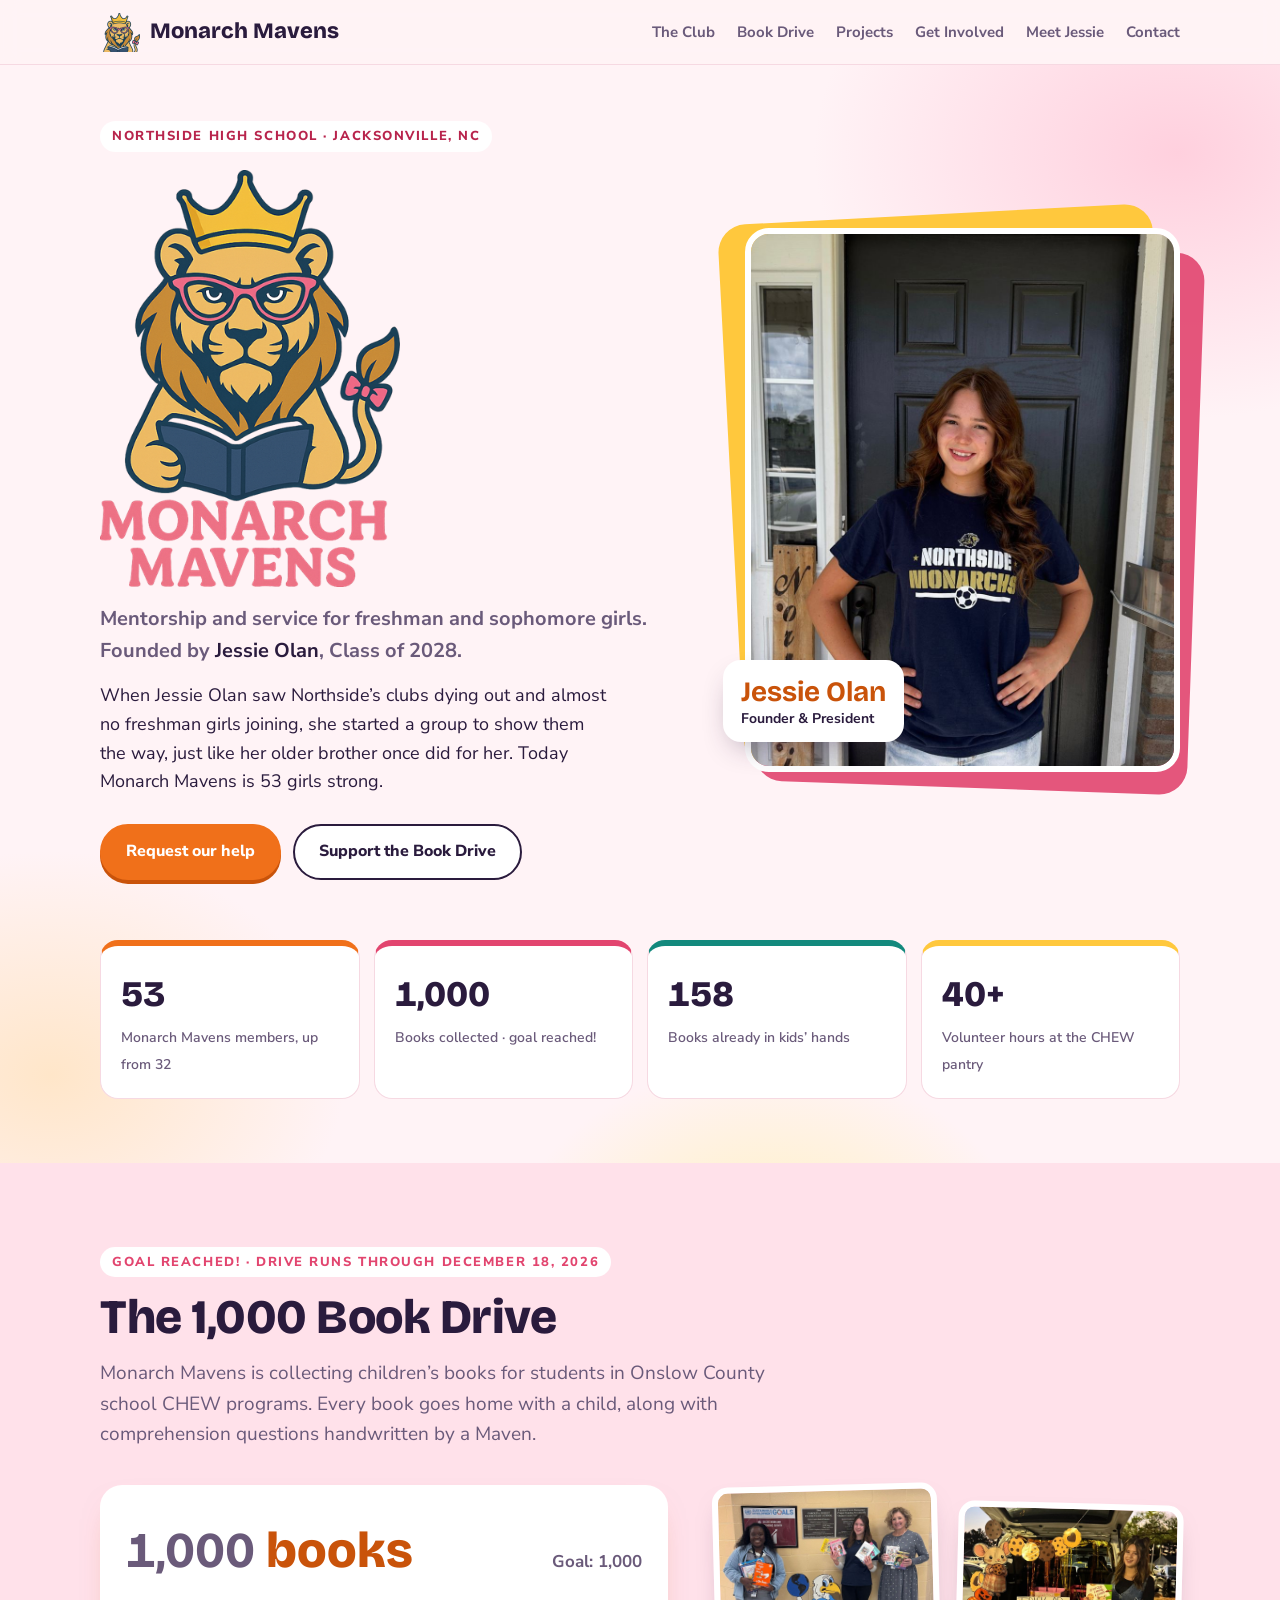
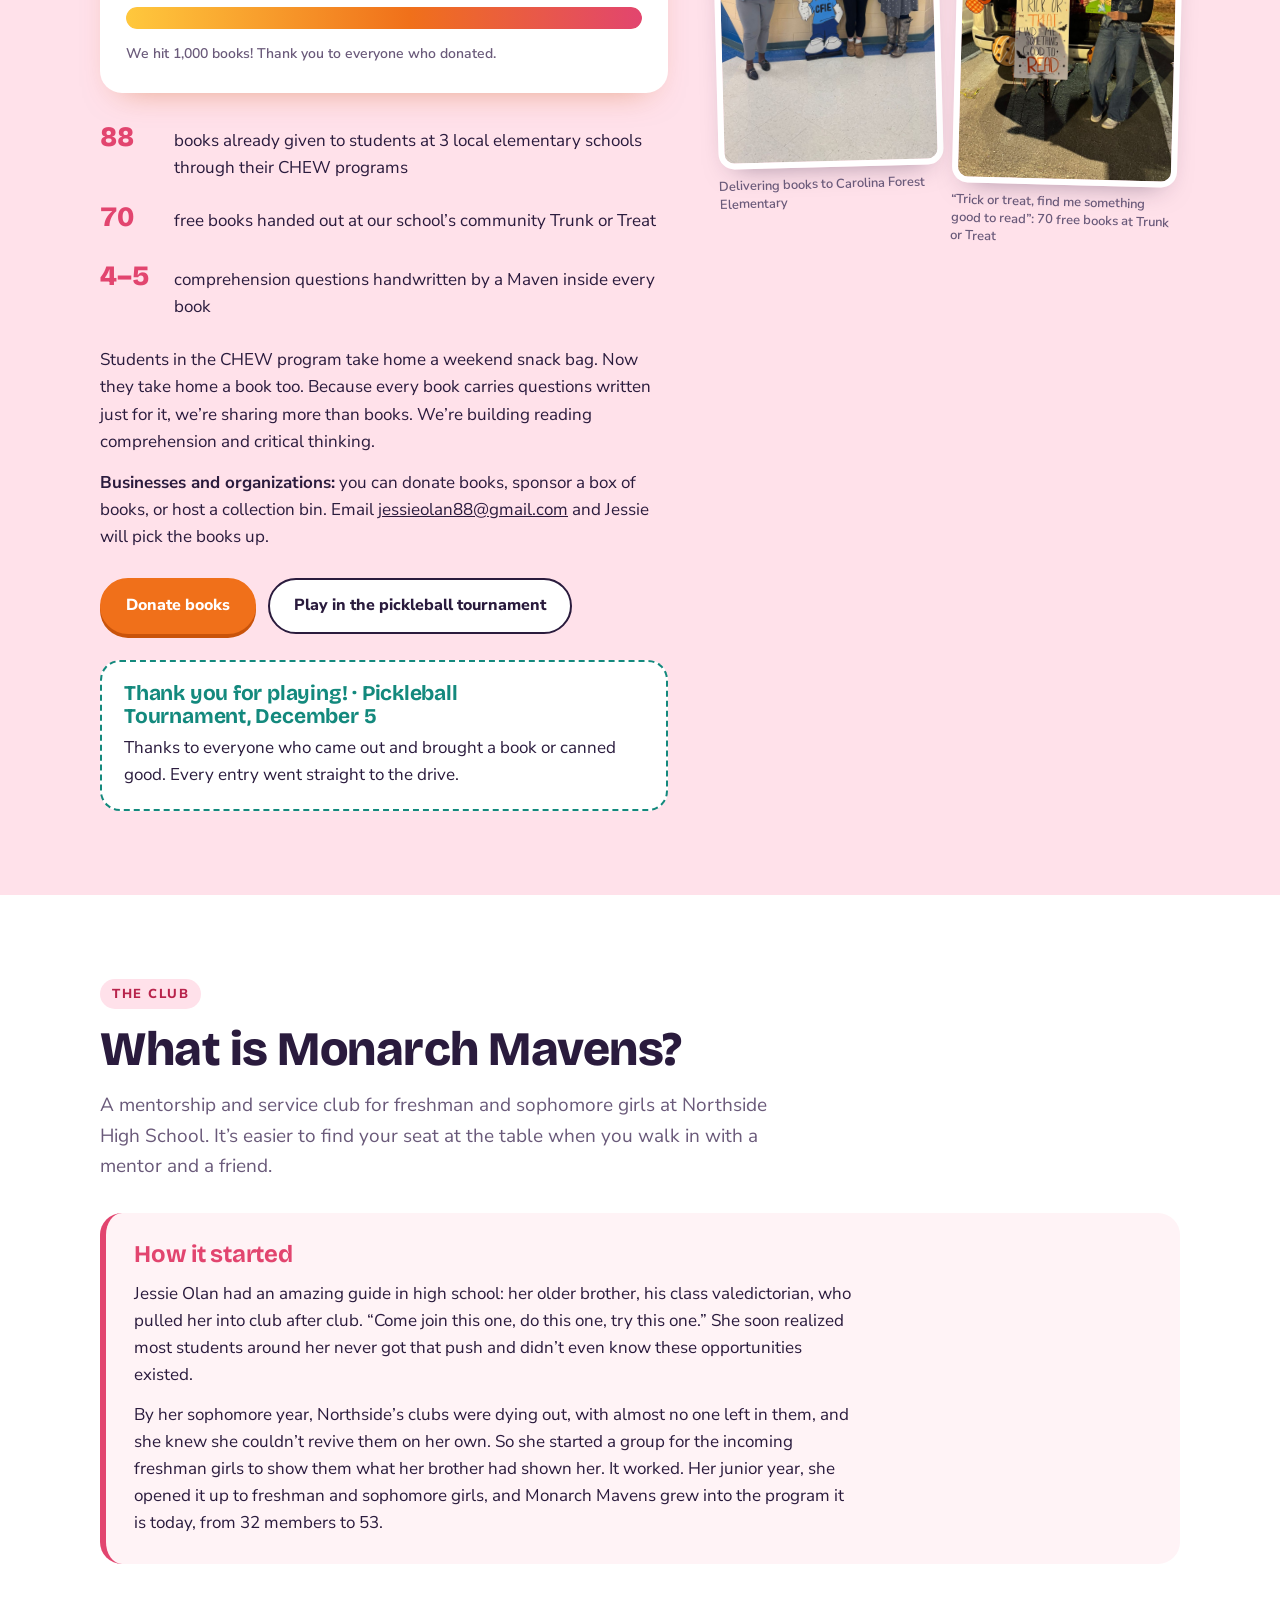
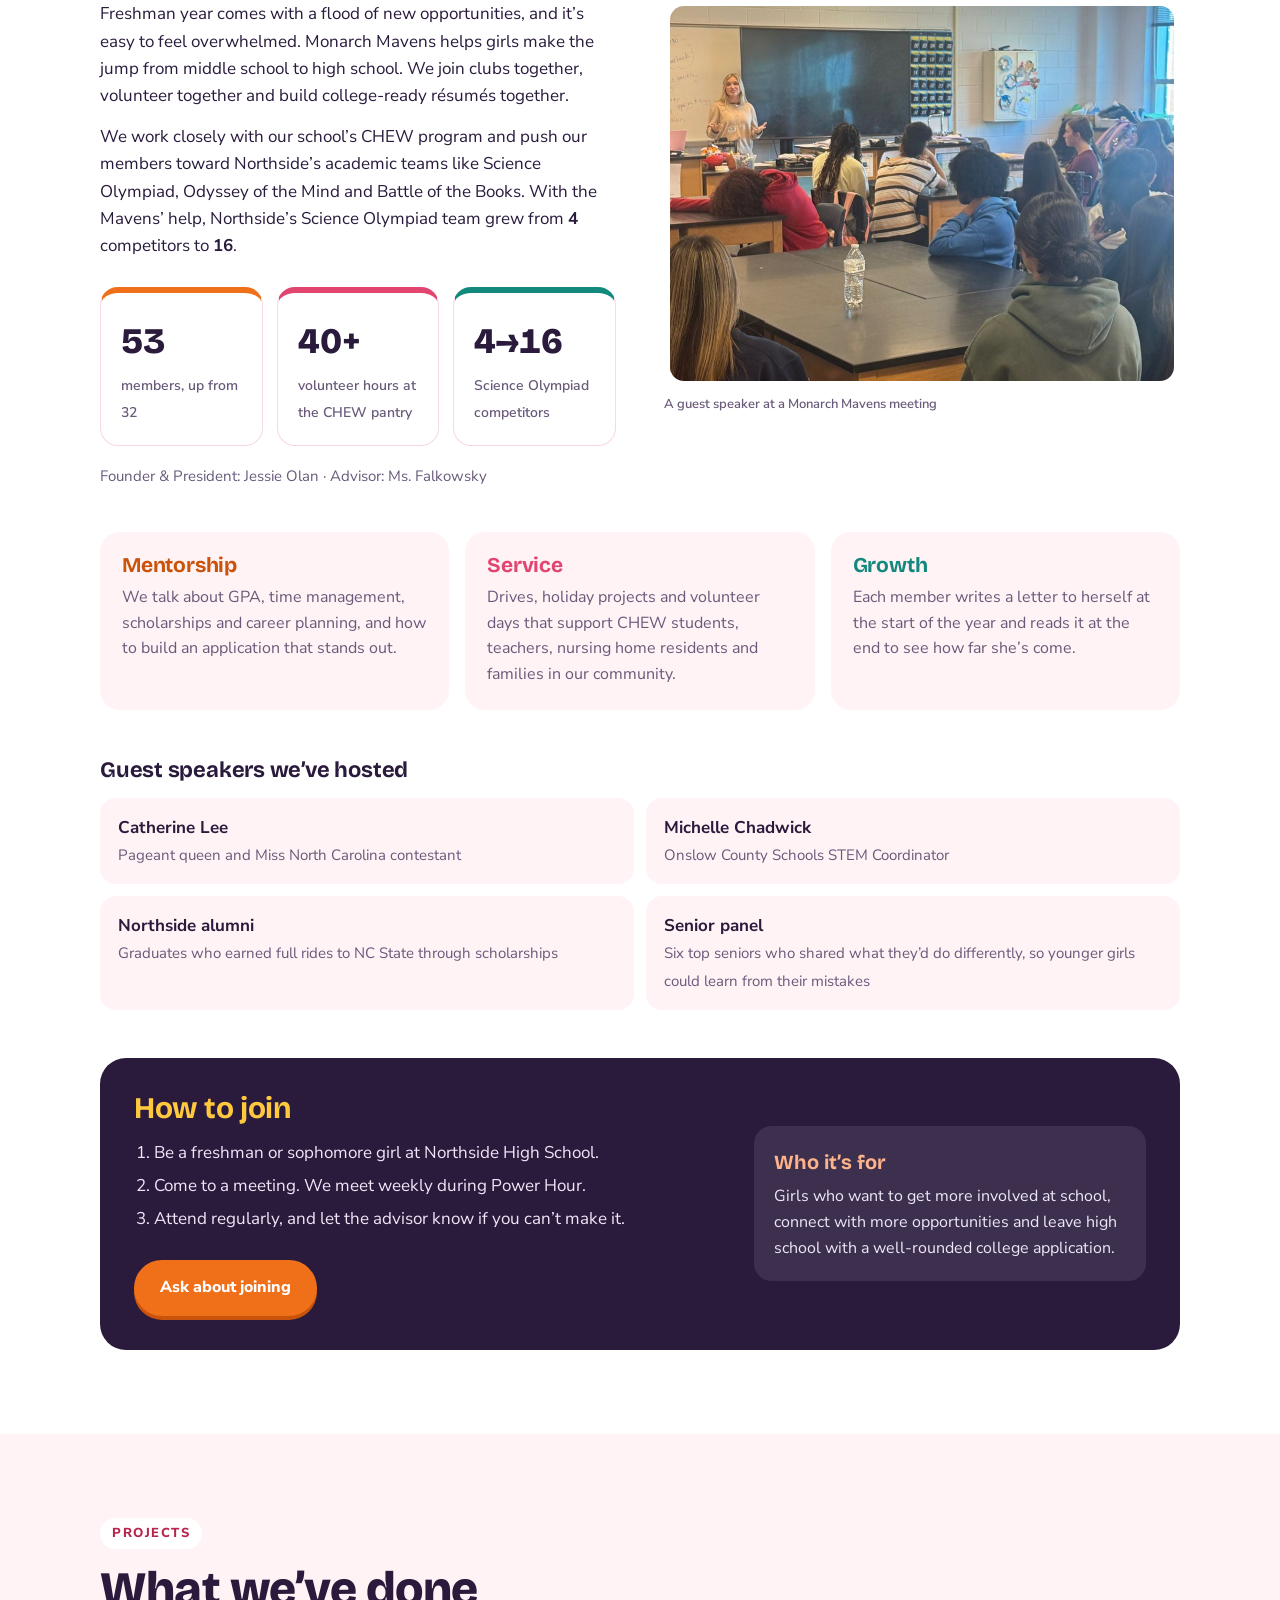
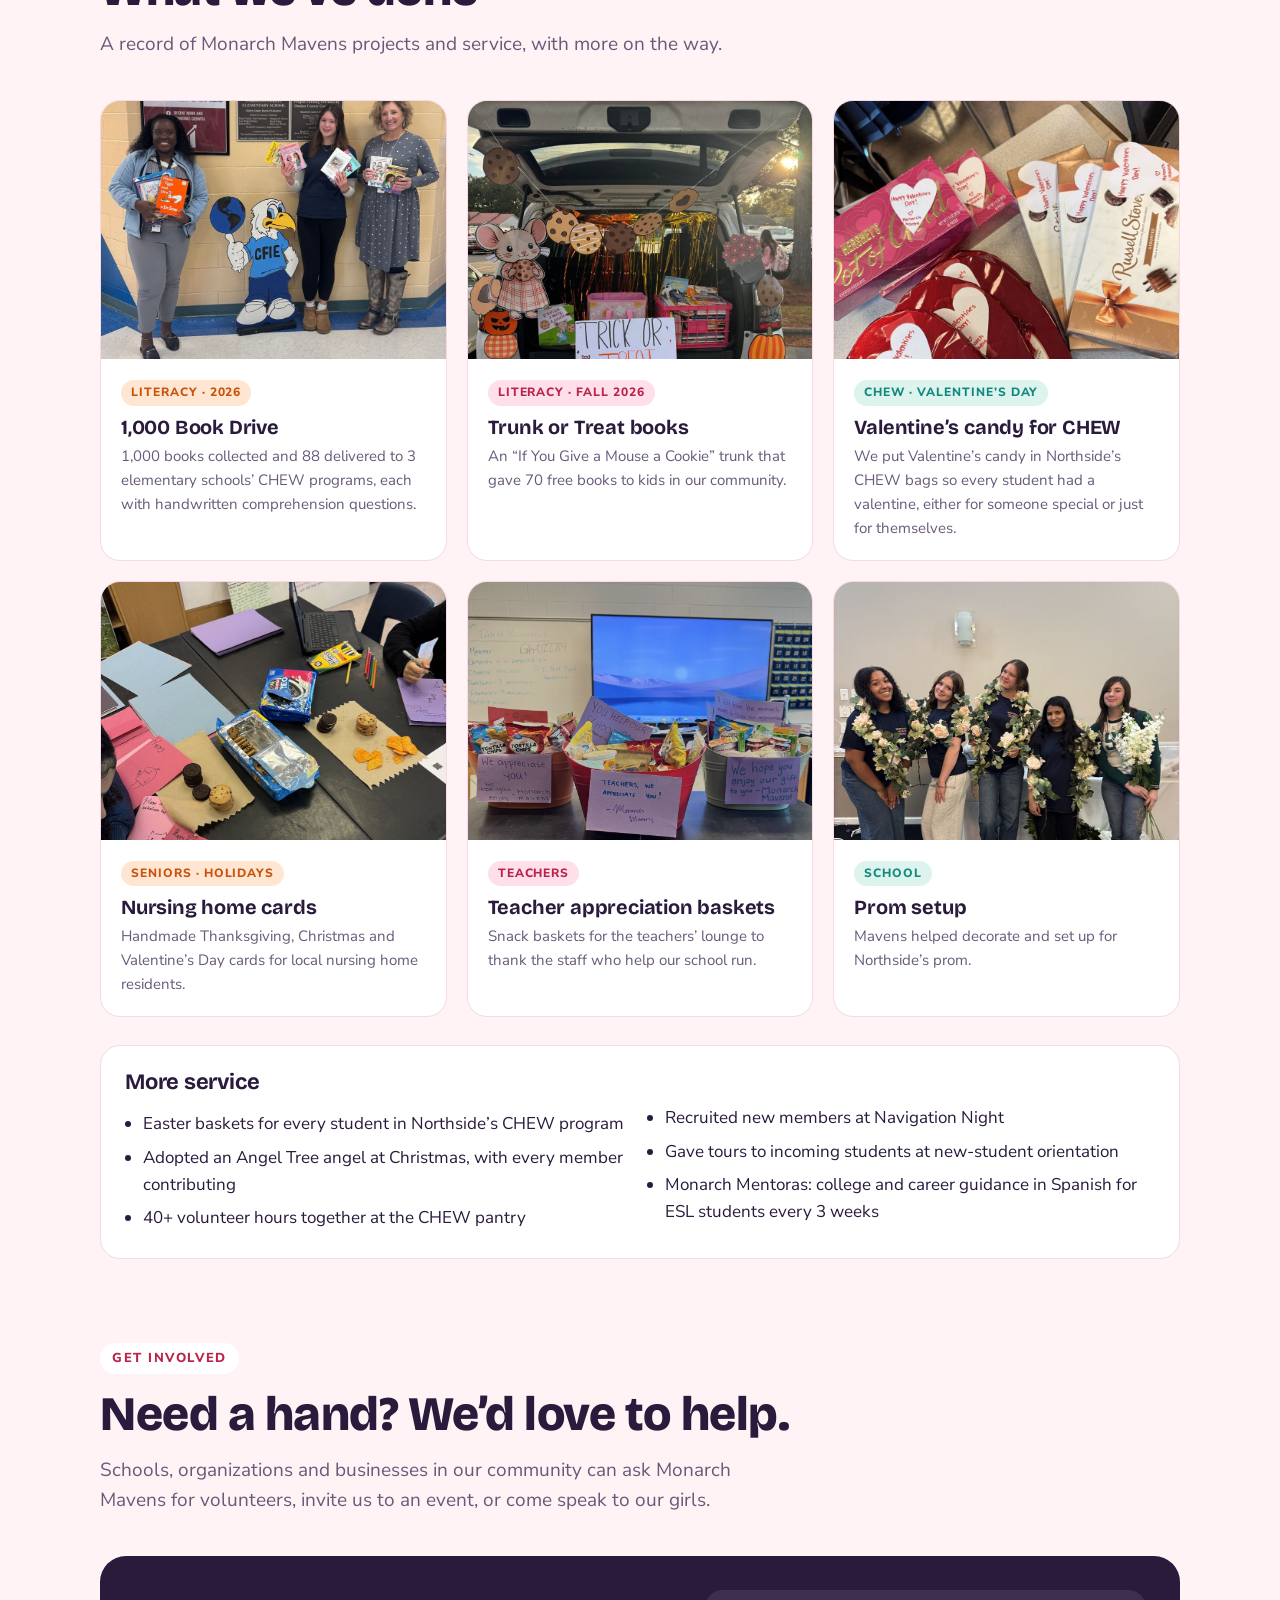
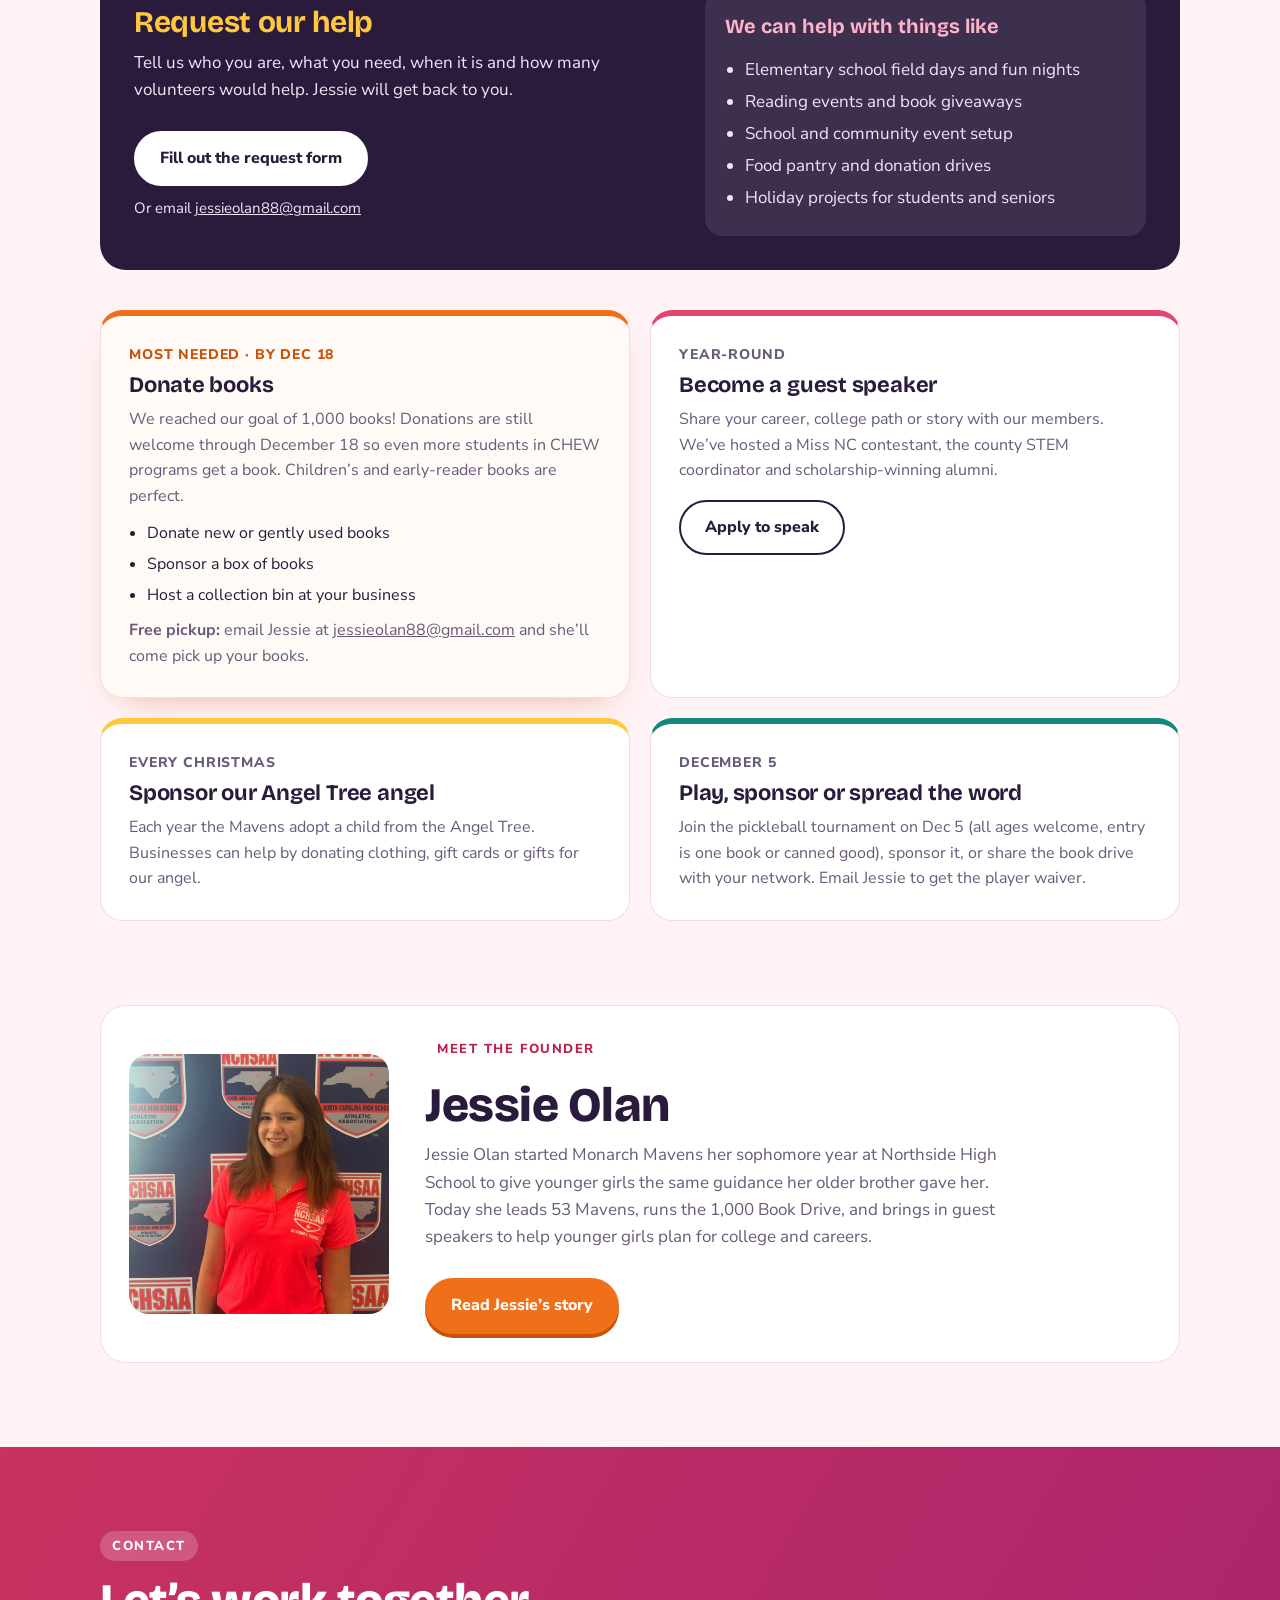
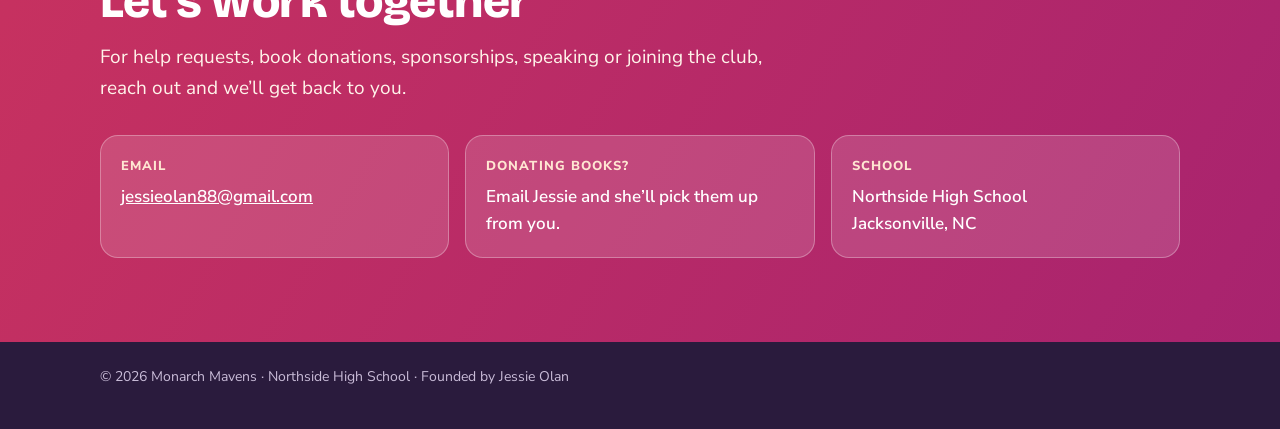
==== commit a5d77592: "Book drive: 1,000-book goal reached" ====
--- a/index.html
+++ b/index.html
@@ -48,7 +48,7 @@
   <div class="wrap">
     <div class="stats">
       <div class="stat"><b>53</b><span>Monarch Mavens members, up from 32</span></div>
-      <div class="stat"><b id="stat-books">600</b><span>Books collected toward 1,000</span></div>
+      <div class="stat"><b id="stat-books">1,000</b><span>Books collected · goal reached!</span></div>
       <div class="stat"><b>158</b><span>Books already in kids’ hands</span></div>
       <div class="stat"><b>40+</b><span>Volunteer hours at the CHEW pantry</span></div>
     </div>
@@ -58,16 +58,16 @@
 <!-- BOOK DRIVE -->
 <section class="drive" id="book-drive">
   <div class="wrap">
-    <div class="kicker" id="drive-kicker">Happening now · Ends December 18, 2026</div>
+    <div class="kicker" id="drive-kicker">Goal reached! · Drive runs through December 18, 2026</div>
     <h2>The 1,000 Book Drive</h2>
     <p class="lede">Monarch Mavens is collecting children’s books for students in Onslow County school CHEW programs. Every book goes home with a child, along with comprehension questions handwritten by a Maven.</p>
 
     <div class="drive-grid">
       <div>
         <div class="meter" role="group" aria-label="Book drive progress">
-          <div class="meter-top"><b><span id="books-now">600</span> books</b><span>Goal: 1,000</span></div>
-          <div class="bar" role="progressbar" aria-valuemin="0" aria-valuemax="1000" aria-valuenow="600" id="books-bar"><i id="books-fill" style="width:60%"></i></div>
-          <small><span id="books-left">400</span> books to go · Drive ends December 18, 2026</small>
+          <div class="meter-top"><b><span id="books-now">1,000</span> books</b><span>Goal: 1,000</span></div>
+          <div class="bar" role="progressbar" aria-valuemin="0" aria-valuemax="1000" aria-valuenow="1000" id="books-bar"><i id="books-fill" style="width:100%"></i></div>
+          <small><span id="books-left">0</span> books to go · We hit 1,000! Thank you to everyone who donated.</small>
         </div>
 
         <ul class="facts">
@@ -181,7 +181,7 @@
     <div class="timeline">
       <article class="proj">
         <img src="img/books-cfe.jpg" alt="Books delivered to Carolina Forest Elementary">
-        <div class="body"><div class="tag">Literacy · 2026</div><h3>1,000 Book Drive</h3><p>600 books collected and 88 delivered to 3 elementary schools’ CHEW programs, each with handwritten comprehension questions.</p></div>
+        <div class="body"><div class="tag">Literacy · 2026</div><h3>1,000 Book Drive</h3><p>1,000 books collected and 88 delivered to 3 elementary schools’ CHEW programs, each with handwritten comprehension questions.</p></div>
       </article>
       <article class="proj">
         <img src="img/trunk.jpg" alt="Book-themed Trunk or Treat car with crates of books">
@@ -251,7 +251,7 @@
       <div class="help feature">
         <div class="num">Most needed · by Dec 18</div>
         <h3>Donate books</h3>
-        <p>Help us reach 1,000 books for students in CHEW programs. Children’s and early-reader books are perfect.</p>
+        <p>We reached our goal of 1,000 books! Donations are still welcome through December 18 so even more students in CHEW programs get a book. Children’s and early-reader books are perfect.</p>
         <ul><li>Donate new or gently used books</li><li>Sponsor a box of books</li><li>Host a collection bin at your business</li></ul>
         <p><b>Free pickup:</b> email Jessie at <a href="mailto:jessieolan88@gmail.com">jessieolan88@gmail.com</a> and she’ll come pick up your books.</p>
       </div>
@@ -313,7 +313,7 @@
 <script>
 // ===== EASY EDITS =====
 // Update BOOKS as books come in. The bar, stats and "books to go" all follow.
-const BOOKS = 600, GOAL = 1000;
+const BOOKS = 1000, GOAL = 1000;
 // Paste the Google Form link between the quotes. Until then, the buttons open an email.
 const FORM_URL = "";
 // After these dates the page switches to "thank you" wording by itself.
@@ -337,6 +337,10 @@
     $('pb-when').style.display = 'none';
     $('pb-waiver').style.display = 'none';
   }
+  if (BOOKS >= GOAL && now <= DRIVE_END) {
+    $('drive-kicker').textContent = 'Goal reached! · Drive runs through December 18, 2026';
+    $('books-left').parentElement.textContent = 'We hit ' + fmt(GOAL) + ' books! Thank you to everyone who donated.';
+  }
   if (now > DRIVE_END) {
     $('drive-kicker').textContent = 'Drive complete · Thank you!';
     $('books-left').parentElement.textContent = 'The drive ended December 18, 2026. Thank you to everyone who donated!';
